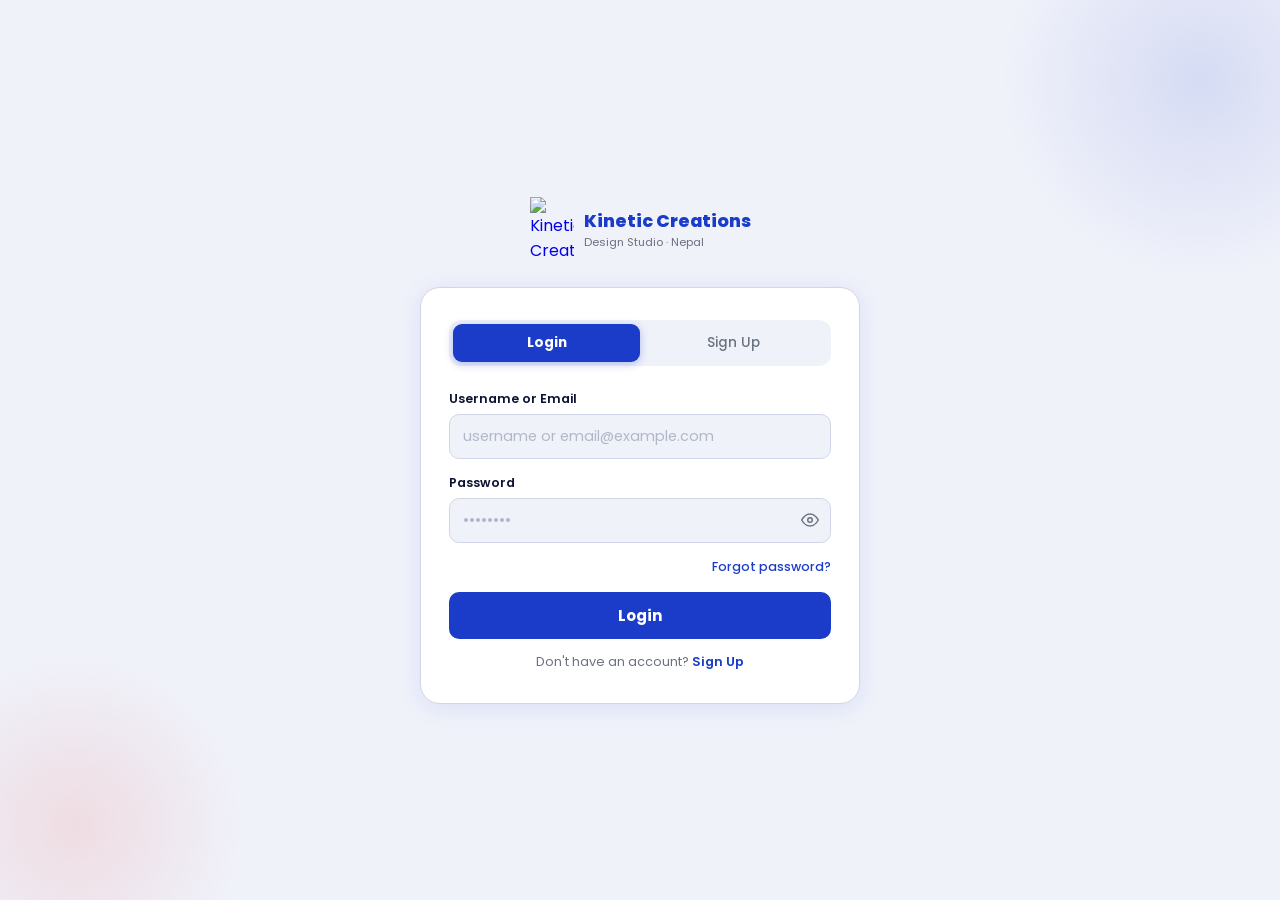
==== index.html @ 4bc019a0 "Add files via upload" ====
<!DOCTYPE html>
<html lang="en">
<head>
<meta charset="UTF-8">
<meta name="viewport" content="width=device-width, initial-scale=1.0">
<title>Kinetic Creations</title>
<link rel="stylesheet" href="style.css">
<link rel="icon" href="images/logo.png">
<link href="https://fonts.googleapis.com/css2?family=Poppins:wght@300;400;500;600;700;800&display=swap" rel="stylesheet">
<style>
.nav-user-area{display:flex;align-items:center;gap:6px;flex-shrink:0;}
.nav-user-name{font-size:.75rem;font-weight:700;color:var(--blue);background:var(--blue-light);border:1px solid rgba(0,27,183,.15);border-radius:20px;padding:4px 11px;white-space:nowrap;max-width:130px;overflow:hidden;text-overflow:ellipsis;}
.nav-login-btn{font-size:.78rem;color:var(--blue);text-decoration:none;padding:5px 11px;border-radius:8px;border:1.5px solid var(--blue);font-weight:600;transition:all .2s;white-space:nowrap;}
.nav-login-btn:hover{background:var(--blue);color:#fff;}
.nav-chat-btn{font-size:.78rem;color:var(--blue);text-decoration:none;padding:5px 10px;border-radius:8px;border:1.5px solid var(--blue);transition:all .2s;white-space:nowrap;}
.nav-chat-btn:hover{background:var(--blue-light);}
.nav-logout-btn{font-size:.75rem;color:var(--red);background:transparent;border:1.5px solid var(--red);border-radius:8px;padding:4px 10px;cursor:pointer;font-family:'Poppins',sans-serif;font-weight:600;transition:all .2s;white-space:nowrap;}
.nav-logout-btn:hover{background:var(--red);color:#fff;}
.hero-greeting{font-size:1rem;color:var(--blue);font-weight:700;margin-bottom:10px;opacity:0;animation:fadeIn .5s .2s ease forwards;}
@keyframes fadeIn{from{opacity:0;transform:translateY(-8px)}to{opacity:1;transform:none}}
/* responsive nav-right */
@media(max-width:640px){
  .nav-chat-btn{display:none;}
  .nav-user-name{max-width:90px;font-size:.7rem;}
  .nav-login-btn{font-size:.72rem;padding:4px 8px;}
  .nav-logout-btn{display:none;}
}
@media(max-width:400px){
  .nav-user-name{max-width:70px;}
}
/* team members grid */
.team-grid{display:grid;grid-template-columns:repeat(auto-fill,minmax(220px,1fr));gap:24px;padding:0 0 20px;}
.team-card{background:#fff;border:1px solid var(--light-gray);border-radius:18px;padding:24px 20px;text-align:center;box-shadow:0 4px 20px rgba(0,27,183,.07);transition:transform .2s,box-shadow .2s;}
.team-card:hover{transform:translateY(-4px);box-shadow:0 8px 32px rgba(0,27,183,.13);}
.team-photo{width:80px;height:80px;border-radius:50%;object-fit:cover;margin:0 auto 14px;display:block;border:3px solid var(--blue-light,#e8eeff);}
.team-photo-init{width:80px;height:80px;border-radius:50%;background:linear-gradient(135deg,var(--blue),var(--red));display:flex;align-items:center;justify-content:center;margin:0 auto 14px;font-size:1.8rem;font-weight:800;color:#fff;}
.team-name{font-weight:700;font-size:1rem;margin-bottom:3px;}
.team-role{font-size:.78rem;color:var(--gray);margin-bottom:10px;}
.team-skills{display:flex;flex-wrap:wrap;gap:5px;justify-content:center;}
.team-skill{background:var(--blue-light,#e8eeff);color:var(--blue);font-size:.68rem;font-weight:600;border-radius:10px;padding:3px 9px;}

/* ── Clients Marquee ── */
.marquee-track{overflow:hidden;-webkit-mask:linear-gradient(90deg,transparent,black 10%,black 90%,transparent);mask:linear-gradient(90deg,transparent,black 10%,black 90%,transparent);}
.marquee-inner{display:flex;gap:0;width:max-content;animation:marquee 28s linear infinite;}
.marquee-inner:hover{animation-play-state:paused;}
@keyframes marquee{0%{transform:translateX(0)}100%{transform:translateX(-50%)}}
.client-logo-card{display:flex;flex-direction:column;align-items:center;justify-content:center;padding:8px 20px;margin:0 14px;background:transparent;border:none;border-radius:0;flex-shrink:0;min-width:100px;transition:transform .25s,opacity .25s;cursor:default;gap:7px;}
.client-logo-card:hover{transform:translateY(-3px);opacity:.85;}
.client-logo-card img{max-height:52px;max-width:110px;width:auto;object-fit:contain;filter:grayscale(30%) opacity(.85);transition:filter .3s;}
.client-logo-card:hover img{filter:grayscale(0%) opacity(1);}
.client-logo-initials{width:54px;height:54px;border-radius:12px;background:linear-gradient(135deg,var(--blue),var(--red));display:flex;align-items:center;justify-content:center;font-weight:800;font-size:1.1rem;color:#fff;letter-spacing:.5px;flex-shrink:0;}
.client-logo-name{font-size:.7rem;font-weight:600;color:var(--gray);text-align:center;max-width:110px;overflow:hidden;text-overflow:ellipsis;white-space:nowrap;letter-spacing:.3px;}
</style>
</head>
<body>

<!-- ===== NAVBAR ===== -->
<nav id="navbar">
  <div id="nav-container">
    <a href="#home" class="nav-logo">
      <img src="images/logo.png" alt="Logo">
      <span>Kinetic Creations</span>
    </a>
    <ul id="nav-links">
      <li><a href="#home" class="nav-link">Home</a></li>
      <li><a href="#designs" class="nav-link">Designs</a></li>
      <li><a href="#about" class="nav-link">About</a></li>
      <li><a href="#contact" class="nav-link">Contact</a></li>
    </ul>
    <div class="nav-right">
      <div class="nav-user-area" id="nav-user-area">
        <!-- filled by JS -->
      </div>
      <a href="chat.html" class="nav-chat-btn">💬 Chat</a>
      <button id="menu-btn" aria-label="Toggle menu">
        <span></span><span></span><span></span>
      </button>
    </div>
  </div>
</nav>

<!-- MOBILE MENU -->
<div id="mobile-menu">
  <ul>
    <li><a href="#home" class="mob-link">Home</a></li>
    <li><a href="#designs" class="mob-link">Designs</a></li>
    <li><a href="#about" class="mob-link">About</a></li>
    <li><a href="#contact" class="mob-link">Contact</a></li>
    <li><a href="chat.html" class="mob-link">💬 Chat Designer</a></li>
    <li id="mob-account-li" style="display:none"><a href="account.html" class="mob-link">👤 My Account</a></li>
    <li id="mob-login-li"><a href="login.html" class="mob-hire">Login / Sign Up &rarr;</a></li>
  </ul>
</div>

<main>

<!-- ===== HOME ===== -->
<section id="home">
  <div class="hero-bg"></div>
  <div class="hero-overlay"></div>
  <div class="hero-content">
    <div id="hero-greeting" class="hero-greeting" style="display:none"></div>
    <h1 class="hero-title">
      <span class="hero-line">Kinetic</span>
      <span class="hero-line accent-line">Creations</span>
    </h1>
    <p class="hero-sub">From logos to digital art &mdash; designs that<br>capture attention and tell your story.</p>
    <div class="hero-cta">
      <a href="https://wa.me/9779820758238?text=Hi%20I%20am%20interested%20in%20your%20services" class="btn-primary" target="_blank">
        <span>Hire Me Now</span>
        <svg xmlns="http://www.w3.org/2000/svg" width="16" height="16" viewBox="0 0 24 24" fill="none" stroke="currentColor" stroke-width="2.5" stroke-linecap="round" stroke-linejoin="round"><path d="M5 12h14M12 5l7 7-7 7"/></svg>
      </a>
      <a href="chat.html" class="btn-outline">Chat Designer</a>
    </div>
    <div class="hero-stats">
      <div class="stat"><span class="stat-num">50+</span><span class="stat-label">Projects Done</span></div>
      <div class="stat-divider"></div>
      <div class="stat"><span class="stat-num">100%</span><span class="stat-label">Satisfaction</span></div>
      <div class="stat-divider"></div>
      <div class="stat"><span class="stat-num">2+</span><span class="stat-label">Years Exp.</span></div>
    </div>
  </div>
  <div class="hero-scroll">
    <span>Scroll</span>
    <div class="scroll-line"></div>
  </div>
</section>

<!-- ===== DESIGNS ===== -->
<section id="designs">
  <div class="section-header">
    <span class="section-tag">Portfolio</span>
    <h2 class="section-title">Our Designs</h2>
    <p class="section-sub">Click any design to view in full detail</p>
  </div>
  <div class="design-grid">
    <div class="design-card" onclick="openLightbox('images/designs/design1.jpg','Design 1')"><div class="design-img-wrap"><img src="images/designs/design1.jpg" alt="Design 1" loading="lazy"></div><div class="design-overlay"><span>View</span></div></div>
    <div class="design-card" onclick="openLightbox('images/designs/design2.jpg','Design 2')"><div class="design-img-wrap"><img src="images/designs/design2.jpg" alt="Design 2" loading="lazy"></div><div class="design-overlay"><span>View</span></div></div>
    <div class="design-card" onclick="openLightbox('images/designs/design3.jpg','Design 3')"><div class="design-img-wrap"><img src="images/designs/design3.jpg" alt="Design 3" loading="lazy"></div><div class="design-overlay"><span>View</span></div></div>
    <div class="design-card" onclick="openLightbox('images/designs/design4.jpg','Design 4')"><div class="design-img-wrap"><img src="images/designs/design4.jpg" alt="Design 4" loading="lazy"></div><div class="design-overlay"><span>View</span></div></div>
    <div class="design-card" onclick="openLightbox('images/designs/design5.jpg','Design 5')"><div class="design-img-wrap"><img src="images/designs/design5.jpg" alt="Design 5" loading="lazy"></div><div class="design-overlay"><span>View</span></div></div>
    <div class="design-card" onclick="openLightbox('images/designs/design6.jpg','Design 6')"><div class="design-img-wrap"><img src="images/designs/design6.jpg" alt="Design 6" loading="lazy"></div><div class="design-overlay"><span>View</span></div></div>
    <div class="design-card" onclick="openLightbox('images/designs/design7.jpg','Design 7')"><div class="design-img-wrap"><img src="images/designs/design7.jpg" alt="Design 7" loading="lazy"></div><div class="design-overlay"><span>View</span></div></div>
    <div class="design-card" onclick="openLightbox('images/designs/design8.jpg','Design 8')"><div class="design-img-wrap"><img src="images/designs/design8.jpg" alt="Design 8" loading="lazy"></div><div class="design-overlay"><span>View</span></div></div>
    <div class="design-card" onclick="openLightbox('images/designs/design9.jpg','Design 9')"><div class="design-img-wrap"><img src="images/designs/design9.jpg" alt="Design 9" loading="lazy"></div><div class="design-overlay"><span>View</span></div></div>
    <div class="design-card" onclick="openLightbox('images/designs/design10.jpg','Design 10')"><div class="design-img-wrap"><img src="images/designs/design10.jpg" alt="Design 10" loading="lazy"></div><div class="design-overlay"><span>View</span></div></div>
    <div class="design-card" onclick="openLightbox('images/designs/design11.jpg','Design 11')"><div class="design-img-wrap"><img src="images/designs/design11.jpg" alt="Design 11" loading="lazy"></div><div class="design-overlay"><span>View</span></div></div>
    <div class="design-card" onclick="openLightbox('images/designs/design12.jpg','Design 12')"><div class="design-img-wrap"><img src="images/designs/design12.jpg" alt="Design 12" loading="lazy"></div><div class="design-overlay"><span>View</span></div></div>
    <div class="design-card" onclick="openLightbox('images/designs/design13.jpg','Design 13')"><div class="design-img-wrap"><img src="images/designs/design13.jpg" alt="Design 13" loading="lazy"></div><div class="design-overlay"><span>View</span></div></div>
    <div class="design-card" onclick="openLightbox('images/designs/design14.jpg','Design 14')"><div class="design-img-wrap"><img src="images/designs/design14.jpg" alt="Design 14" loading="lazy"></div><div class="design-overlay"><span>View</span></div></div>
    <div class="design-card" onclick="openLightbox('images/designs/design17.jpg','Design 17')"><div class="design-img-wrap"><img src="images/designs/design17.jpg" alt="Design 17" loading="lazy"></div><div class="design-overlay"><span>View</span></div></div>
    <div class="design-card" onclick="openLightbox('images/designs/design18.jpg','Design 18')"><div class="design-img-wrap"><img src="images/designs/design18.jpg" alt="Design 18" loading="lazy"></div><div class="design-overlay"><span>View</span></div></div>
    <div class="design-card" onclick="openLightbox('images/designs/design19.jpg','Design 19')"><div class="design-img-wrap"><img src="images/designs/design19.jpg" alt="Design 19" loading="lazy"></div><div class="design-overlay"><span>View</span></div></div>
    <div class="design-card" onclick="openLightbox('images/designs/design20.jpg','Design 20')"><div class="design-img-wrap"><img src="images/designs/design20.jpg" alt="Design 20" loading="lazy"></div><div class="design-overlay"><span>View</span></div></div>
  </div>
  <!-- Admin-added designs (dynamic) -->
  <div id="extra-designs-grid" class="design-grid" style="margin-top:16px;display:none"></div>
</section>
<div id="lightbox" onclick="closeLightbox()">
  <button class="lb-close" onclick="closeLightbox()">
    <svg xmlns="http://www.w3.org/2000/svg" width="26" height="26" viewBox="0 0 24 24" fill="none" stroke="white" stroke-width="2.5" stroke-linecap="round"><line x1="18" y1="6" x2="6" y2="18"/><line x1="6" y1="6" x2="18" y2="18"/></svg>
  </button>
  <button class="lb-arrow lb-prev" onclick="event.stopPropagation();lbNav(-1)" title="Previous">
    <svg viewBox="0 0 24 24" fill="none" stroke="white" stroke-width="2.5" stroke-linecap="round"><path d="M15 18l-6-6 6-6"/></svg>
  </button>
  <button class="lb-arrow lb-next" onclick="event.stopPropagation();lbNav(1)" title="Next">
    <svg viewBox="0 0 24 24" fill="none" stroke="white" stroke-width="2.5" stroke-linecap="round"><path d="M9 18l6-6-6-6"/></svg>
  </button>
  <div class="lb-inner" onclick="event.stopPropagation()">
    <img id="lb-img" src="" alt="">
    <p id="lb-caption"></p>
    <div class="lb-counter" id="lb-counter"></div>
  </div>
</div>

<!-- ===== ABOUT ===== -->
<section id="about">
  <div class="section-header light">
    <span class="section-tag">Who We Are</span>
    <h2 class="section-title">About Us</h2>
  </div>
  <!-- Static owner card always shown -->
  <div class="about-layout">
    <div class="about-profile-card">
      <div class="about-photo-wrap">
        <img src="images/about/owner.jpg" alt="Arjun Karki">
        <div class="photo-badge">Owner</div>
      </div>
      <div class="about-info">
        <h3>Arjun Karki</h3>
        <p class="about-role">Owner &amp; Designer &mdash; Kinetic Creations</p>
        <p class="about-desc">I am a passionate designer who loves turning ideas into stunning visuals. Every design I create tells a unique story &mdash; from logos to digital art, I bring creativity to life with purpose and precision.</p>
        <div class="contact-chips">
          <a href="tel:+9779812317740" class="chip">
            <svg xmlns="http://www.w3.org/2000/svg" width="13" height="13" viewBox="0 -960 960 960" fill="currentColor"><path d="M798-120q-125 0-247-54.5T329-329Q229-429 174.5-551T120-798q0-18 12-30t30-12h162q14 0 25 9.5t13 22.5l26 140q2 16-1 27t-11 19l-97 98q20 37 47.5 71.5T387-386q31 31 65 57.5t72 48.5l94-94q9-9 23.5-13.5T670-390l138 28q14 4 23 14.5t9 23.5v162q0 18-12 30t-30 12Z"/></svg>
            +977 9812317740
          </a>
          <a href="https://wa.me/9779812317740" class="chip chip-green" target="_blank">
            <svg xmlns="http://www.w3.org/2000/svg" width="13" height="13" viewBox="0 0 24 24" fill="currentColor"><path d="M17.472 14.382c-.297-.149-1.758-.867-2.03-.967-.273-.099-.471-.148-.67.15-.197.297-.767.966-.94 1.164-.173.199-.347.223-.644.075-.297-.15-1.255-.463-2.39-1.475-.883-.788-1.48-1.761-1.653-2.059-.173-.297-.018-.458.13-.606.134-.133.298-.347.446-.52.149-.174.198-.298.298-.497.099-.198.05-.371-.025-.52-.075-.149-.669-1.612-.916-2.207-.242-.579-.487-.5-.669-.51-.173-.008-.371-.01-.57-.01-.198 0-.52.074-.792.372-.272.297-1.04 1.016-1.04 2.479 0 1.462 1.065 2.875 1.213 3.074.149.198 2.096 3.2 5.077 4.487.709.306 1.262.489 1.694.625.712.227 1.36.195 1.871.118.571-.085 1.758-.719 2.006-1.413.248-.694.248-1.289.173-1.413-.074-.124-.272-.198-.57-.347m-5.421 7.403h-.004a9.87 9.87 0 01-5.031-1.378l-.361-.214-3.741.982.998-3.648-.235-.374a9.86 9.86 0 01-1.51-5.26c.001-5.45 4.436-9.884 9.888-9.884 2.64 0 5.122 1.03 6.988 2.898a9.825 9.825 0 012.893 6.994c-.003 5.45-4.437 9.884-9.885 9.884m8.413-18.297A11.815 11.815 0 0012.05 0C5.495 0 .16 5.335.157 11.892c0 2.096.547 4.142 1.588 5.945L.057 24l6.305-1.654a11.882 11.882 0 005.683 1.448h.005c6.554 0 11.89-5.335 11.893-11.893a11.821 11.821 0 00-3.48-8.413Z"/></svg>
            WhatsApp
          </a>
        </div>
      </div>
    </div>
    <div class="about-skills-card">
      <h3>Skills &amp; Tools</h3>
      <div class="skills-grid">
        <div class="skill-item"><div class="skill-icon">Ps</div><span>Adobe Photoshop</span></div>
        <div class="skill-item"><div class="skill-icon">Ai</div><span>Adobe Illustrator</span></div>
        <div class="skill-item"><div class="skill-icon">Ms</div><span>Microsoft Office</span></div>
        <div class="skill-item"><div class="skill-icon">Lg</div><span>Logo Design</span></div>
        <div class="skill-item"><div class="skill-icon">DA</div><span>Digital Art</span></div>
        <div class="skill-item"><div class="skill-icon">Br</div><span>Brand Identity</span></div>
      </div>
    </div>
  </div>
  <!-- Dynamic team members added by admin -->
  <div id="team-members-section" style="display:none; margin-top: 48px;">
    <div class="section-header light" style="margin-bottom:28px;">
      <span class="section-tag">Our Team</span>
      <h2 class="section-title" style="font-size:1.6rem;">Meet the Team</h2>
    </div>
    <div id="team-members-grid" class="team-grid"></div>
  </div>
</section>

<!-- ===== CONTACT ===== -->
<section id="contact">
  <div class="section-header">
    <span class="section-tag">Get In Touch</span>
    <h2 class="section-title">Contact Us</h2>
    <p class="section-sub">Have a project in mind? Let&rsquo;s work together.</p>
  </div>
  <div class="contact-layout">
    <div class="contact-info-panel">
      <h3>Let&rsquo;s Talk</h3>
      <p class="contact-info-sub">Ready to bring your vision to life? Reach out through any channel below or fill out the form and I&rsquo;ll get back to you fast.</p>
      <div class="contact-info-items">
        <div class="info-item">
          <div class="info-icon">
            <svg xmlns="http://www.w3.org/2000/svg" width="18" height="18" viewBox="0 -960 960 960" fill="white"><path d="M798-120q-125 0-247-54.5T329-329Q229-429 174.5-551T120-798q0-18 12-30t30-12h162q14 0 25 9.5t13 22.5l26 140q2 16-1 27t-11 19l-97 98q20 37 47.5 71.5T387-386q31 31 65 57.5t72 48.5l94-94q9-9 23.5-13.5T670-390l138 28q14 4 23 14.5t9 23.5v162q0 18-12 30t-30 12Z"/></svg>
          </div>
          <div><strong>Phone</strong><span>+977 9812317740</span></div>
        </div>
        <div class="info-item">
          <div class="info-icon green">
            <svg xmlns="http://www.w3.org/2000/svg" width="18" height="18" viewBox="0 0 24 24" fill="white"><path d="M17.472 14.382c-.297-.149-1.758-.867-2.03-.967-.273-.099-.471-.148-.67.15-.197.297-.767.966-.94 1.164-.173.199-.347.223-.644.075-.297-.15-1.255-.463-2.39-1.475-.883-.788-1.48-1.761-1.653-2.059-.173-.297-.018-.458.13-.606.134-.133.298-.347.446-.52.149-.174.198-.298.298-.497.099-.198.05-.371-.025-.52-.075-.149-.669-1.612-.916-2.207-.242-.579-.487-.5-.669-.51-.173-.008-.371-.01-.57-.01-.198 0-.52.074-.792.372-.272.297-1.04 1.016-1.04 2.479 0 1.462 1.065 2.875 1.213 3.074.149.198 2.096 3.2 5.077 4.487.709.306 1.262.489 1.694.625.712.227 1.36.195 1.871.118.571-.085 1.758-.719 2.006-1.413.248-.694.248-1.289.173-1.413-.074-.124-.272-.198-.57-.347m-5.421 7.403h-.004a9.87 9.87 0 01-5.031-1.378l-.361-.214-3.741.982.998-3.648-.235-.374a9.86 9.86 0 01-1.51-5.26c.001-5.45 4.436-9.884 9.888-9.884 2.64 0 5.122 1.03 6.988 2.898a9.825 9.825 0 012.893 6.994c-.003 5.45-4.437 9.884-9.885 9.884m8.413-18.297A11.815 11.815 0 0012.05 0C5.495 0 .16 5.335.157 11.892c0 2.096.547 4.142 1.588 5.945L.057 24l6.305-1.654a11.882 11.882 0 005.683 1.448h.005c6.554 0 11.89-5.335 11.893-11.893a11.821 11.821 0 00-3.48-8.413Z"/></svg>
          </div>
          <div><strong>WhatsApp</strong><span>+977 9812317740</span></div>
        </div>
        <div class="info-item">
          <div class="info-icon blue">
            <svg xmlns="http://www.w3.org/2000/svg" width="18" height="18" viewBox="0 0 24 24" fill="white"><path d="M22 12c0-5.522-4.478-10-10-10S2 6.478 2 12c0 4.991 3.657 9.128 8.438 9.878v-6.988H7.898V12h2.54V9.797c0-2.506 1.492-3.89 3.777-3.89 1.094 0 2.238.195 2.238.195v2.46h-1.26c-1.243 0-1.63.771-1.63 1.562V12h2.773l-.443 2.89h-2.33v6.988C18.343 21.128 22 16.991 22 12z"/></svg>
          </div>
          <div><strong>Facebook</strong><span>Kinetic Creations</span></div>
        </div>
      </div>
      <a href="https://wa.me/9779812317740?text=Hi%20I%20am%20interested%20in%20your%20services" class="btn-primary" target="_blank" style="margin-top:10px;display:inline-flex;align-items:center;gap:8px;">
        <span>Chat on WhatsApp</span>
        <svg xmlns="http://www.w3.org/2000/svg" width="15" height="15" viewBox="0 0 24 24" fill="currentColor"><path d="M17.472 14.382c-.297-.149-1.758-.867-2.03-.967-.273-.099-.471-.148-.67.15-.197.297-.767.966-.94 1.164-.173.199-.347.223-.644.075-.297-.15-1.255-.463-2.39-1.475-.883-.788-1.48-1.761-1.653-2.059-.173-.297-.018-.458.13-.606.134-.133.298-.347.446-.52.149-.174.198-.298.298-.497.099-.198.05-.371-.025-.52-.075-.149-.669-1.612-.916-2.207-.242-.579-.487-.5-.669-.51-.173-.008-.371-.01-.57-.01-.198 0-.52.074-.792.372-.272.297-1.04 1.016-1.04 2.479 0 1.462 1.065 2.875 1.213 3.074.149.198 2.096 3.2 5.077 4.487.709.306 1.262.489 1.694.625.712.227 1.36.195 1.871.118.571-.085 1.758-.719 2.006-1.413.248-.694.248-1.289.173-1.413-.074-.124-.272-.198-.57-.347m-5.421 7.403h-.004a9.87 9.87 0 01-5.031-1.378l-.361-.214-3.741.982.998-3.648-.235-.374a9.86 9.86 0 01-1.51-5.26c.001-5.45 4.436-9.884 9.888-9.884 2.64 0 5.122 1.03 6.988 2.898a9.825 9.825 0 012.893 6.994c-.003 5.45-4.437 9.884-9.885 9.884m8.413-18.297A11.815 11.815 0 0012.05 0C5.495 0 .16 5.335.157 11.892c0 2.096.547 4.142 1.588 5.945L.057 24l6.305-1.654a11.882 11.882 0 005.683 1.448h.005c6.554 0 11.89-5.335 11.893-11.893a11.821 11.821 0 00-3.48-8.413Z"/></svg>
      </a>
    </div>
    <div class="contact-form-card">
      <h3>Send a Message</h3>
      <div class="form-row">
        <div class="form-group">
          <label>Your Name</label>
          <input type="text" id="cf-name" placeholder="Arjun Karki">
        </div>
        <div class="form-group">
          <label>Email Address</label>
          <input type="email" id="cf-email" placeholder="someone@email.com">
        </div>
      </div>
      <div class="form-group">
        <label>Subject</label>
        <input type="text" id="cf-subject" placeholder="Logo Design / Branding...">
      </div>
      <div class="form-group">
        <label>Message</label>
        <textarea id="cf-message" rows="5" placeholder="Tell me about your project..."></textarea>
      </div>
      <button class="btn-primary full-btn" onclick="sendMessage()">
        <span>Send Message</span>
        <svg xmlns="http://www.w3.org/2000/svg" width="15" height="15" viewBox="0 0 24 24" fill="none" stroke="currentColor" stroke-width="2.5" stroke-linecap="round" stroke-linejoin="round"><line x1="22" y1="2" x2="11" y2="13"/><polygon points="22 2 15 22 11 13 2 9 22 2"/></svg>
      </button>
      <p id="form-msg" class="form-feedback"></p>
    </div>
  </div>
</section>

</main>

<!-- ===== CLIENTS MARQUEE ===== -->
<section id="clients" style="padding:60px 0;background:transparent;overflow:hidden;display:none;">
  <div style="text-align:center;margin-bottom:36px;">
    <span class="section-tag">Trusted By</span>
    <h2 class="section-title" style="font-size:1.8rem;margin-top:8px;">Our Clients</h2>
    <p style="color:var(--gray);font-size:.95rem;margin-top:6px;">Companies &amp; organizations we've worked with</p>
  </div>
  <div class="marquee-track">
    <div class="marquee-inner" id="marquee-inner">
      <!-- logos injected by JS -->
    </div>
  </div>
</section>

<!-- FOOTER -->
<footer>
  <div class="footer-inner">
    <div class="footer-top">
      <div class="footer-brand">
        <img src="images/logo.png" alt="Kinetic Creations">
        <h3>Kinetic Creations</h3>
        <p>Designs that capture attention.</p>
      </div>
      <div class="footer-links">
        <h4>Quick Links</h4>
        <a href="#home">Home</a>
        <a href="#designs">Designs</a>
        <a href="#about">About</a>
        <a href="#contact">Contact</a>
        <a href="login.html">Login / Sign Up</a>
      </div>
      <div class="footer-social">
        <h4>Follow Us</h4>
        <div class="social-icons">
          <a href="https://www.facebook.com/profile.php?id=61580947677055" class="social-btn" target="_blank">
            <svg xmlns="http://www.w3.org/2000/svg" width="20" height="20" viewBox="0 0 24 24" fill="white"><path d="M22 12c0-5.522-4.478-10-10-10S2 6.478 2 12c0 4.991 3.657 9.128 8.438 9.878v-6.988H7.898V12h2.54V9.797c0-2.506 1.492-3.89 3.777-3.89 1.094 0 2.238.195 2.238.195v2.46h-1.26c-1.243 0-1.63.771-1.63 1.562V12h2.773l-.443 2.89h-2.33v6.988C18.343 21.128 22 16.991 22 12z"/></svg>
          </a>
          <a href="https://wa.me/9779820758238" class="social-btn" target="_blank">
            <svg xmlns="http://www.w3.org/2000/svg" width="20" height="20" viewBox="0 0 24 24" fill="white"><path d="M17.472 14.382c-.297-.149-1.758-.867-2.03-.967-.273-.099-.471-.148-.67.15-.197.297-.767.966-.94 1.164-.173.199-.347.223-.644.075-.297-.15-1.255-.463-2.39-1.475-.883-.788-1.48-1.761-1.653-2.059-.173-.297-.018-.458.13-.606.134-.133.298-.347.446-.52.149-.174.198-.298.298-.497.099-.198.05-.371-.025-.52-.075-.149-.669-1.612-.916-2.207-.242-.579-.487-.5-.669-.51-.173-.008-.371-.01-.57-.01-.198 0-.52.074-.792.372-.272.297-1.04 1.016-1.04 2.479 0 1.462 1.065 2.875 1.213 3.074.149.198 2.096 3.2 5.077 4.487.709.306 1.262.489 1.694.625.712.227 1.36.195 1.871.118.571-.085 1.758-.719 2.006-1.413.248-.694.248-1.289.173-1.413-.074-.124-.272-.198-.57-.347m-5.421 7.403h-.004a9.87 9.87 0 01-5.031-1.378l-.361-.214-3.741.982.998-3.648-.235-.374a9.86 9.86 0 01-1.51-5.26c.001-5.45 4.436-9.884 9.888-9.884 2.64 0 5.122 1.03 6.988 2.898a9.825 9.825 0 012.893 6.994c-.003 5.45-4.437 9.884-9.885 9.884m8.413-18.297A11.815 11.815 0 0012.05 0C5.495 0 .16 5.335.157 11.892c0 2.096.547 4.142 1.588 5.945L.057 24l6.305-1.654a11.882 11.882 0 005.683 1.448h.005c6.554 0 11.89-5.335 11.893-11.893a11.821 11.821 0 00-3.48-8.413Z"/></svg>
          </a>
          <a href="#" class="social-btn">
            <svg xmlns="http://www.w3.org/2000/svg" width="20" height="20" viewBox="0 0 24 24" fill="white"><path d="M19.59 6.69a4.83 4.83 0 01-3.77-4.25V2h-3.45v13.67a2.89 2.89 0 01-2.88 2.5 2.89 2.89 0 01-2.89-2.89 2.89 2.89 0 012.89-2.89c.28 0 .54.04.79.1V9.01a6.27 6.27 0 00-.79-.05 6.34 6.34 0 00-6.34 6.34 6.34 6.34 0 006.34 6.34 6.34 6.34 0 006.33-6.34V8.69a8.18 8.18 0 004.78 1.52V6.75a4.85 4.85 0 01-1.01-.06z"/></svg>
          </a>
        </div>
      </div>
    </div>
    <div class="footer-bottom">
      <p>&copy; 2026 Kinetic Creations. All rights reserved.</p>
    </div>
  </div>
</footer>

<script src="db.js"></script>
<script src="script.js"></script>
<script>
(function() {
  const session = KC.getSession();
  const area = document.getElementById('nav-user-area');
  const greeting = document.getElementById('hero-greeting');

  // redirect to login if not logged in and visiting first time
  // (only redirect if they haven't been to homepage before - use a flag)
  // If not logged in: only redirect to login on very first ever visit
  // Use localStorage (not sessionStorage) so it persists across tabs/sessions
  if (!session) {
    if (!localStorage.getItem('kc_visited')) {
      localStorage.setItem('kc_visited', '1');
      window.location.replace('login.html');
      return;
    }
    area.innerHTML = `<a href="login.html" class="nav-login-btn">Login</a>`;
    const ml = document.getElementById('mob-login-li');
    const ma = document.getElementById('mob-account-li');
    if(ml) ml.style.display='block';
    if(ma) ma.style.display='none';
  } else {
    localStorage.setItem('kc_visited', '1');
    const name = session.username || session.name;
    area.innerHTML = `
      <a href="account.html" class="nav-user-name" title="My Account">👤 ${name}</a>
      <button class="nav-logout-btn" onclick="KC.clearSession();window.location.href='login.html'">Logout</button>
    `;
    const ml = document.getElementById('mob-login-li');
    const ma = document.getElementById('mob-account-li');
    if(ml) ml.style.display='none';
    if(ma) ma.style.display='block';
    if (greeting) {
      greeting.style.display = 'block';
      greeting.textContent = '👋 Welcome back, ' + name + '!';
    }
  }

  // Load admin-added designs
  const extraDesigns = KC.getDesigns();
  if (extraDesigns.length) {
    const g = document.getElementById('extra-designs-grid');
    g.style.display = 'grid';
    g.innerHTML = extraDesigns.map(d => `
      <div class="design-card" onclick="openLightbox('${d.url}','${d.name}')">
        <div class="design-img-wrap"><img src="${d.url}" alt="${d.name}" loading="lazy" onerror="this.src='images/logo.png'"></div>
        <div class="design-overlay"><span>View</span></div>
      </div>`).join('');
  }

  // Load team members (skip default owner id 'm1' — already shown statically)
  const members = KC.getMembers().filter(m => m.id !== 'm1');
  if (members.length) {
    document.getElementById('team-members-section').style.display = 'block';
    document.getElementById('team-members-grid').innerHTML = members.map(m => {
      const skills = Array.isArray(m.skills) ? m.skills : (m.skills||'').split(',').map(s=>s.trim()).filter(Boolean);
      const initial = (m.name||'?')[0].toUpperCase();
      return `
        <div class="team-card">
          ${m.photo
            ? `<img class="team-photo" src="${m.photo}" alt="${m.name}" onerror="this.style.display='none';this.nextElementSibling.style.display='flex'">`
            : ''}
          <div class="team-photo-init" style="${m.photo ? 'display:none' : ''}">${initial}</div>
          <div class="team-name">${m.name}</div>
          <div class="team-role">${m.role}</div>
          <div class="team-skills">${skills.map(s=>`<span class="team-skill">${s}</span>`).join('')}</div>
        </div>`;
    }).join('');
  }
})();

// ── Clients Marquee ─────────────────────────────────────────────────────
(function(){
  function renderMarquee() {
    const inner = document.getElementById('marquee-inner');
    const section = document.getElementById('clients');
    if (!inner) return;
    const clients = KC.getClients();
    if (!clients.length) {
      if (section) section.style.display = 'none';
      return;
    }
    if (section) section.style.display = 'block';
    const showName = KC.getClientsShowName();
    // Duplicate list for seamless infinite scroll
    const all = [...clients, ...clients];
    inner.innerHTML = all.map(c => {
      const initials = (c.name || '?').split(' ').map(w => w[0]).join('').toUpperCase().slice(0,2);
      return `<div class="client-logo-card" title="${c.name}">
        ${c.logo
          ? `<img src="${c.logo}" alt="${c.name}" onerror="this.style.display='none';this.nextElementSibling.style.display='flex'">`
          : ''}
        <div class="client-logo-initials" style="${c.logo ? 'display:none' : ''}">${initials}</div>
        ${showName ? `<span class="client-logo-name">${c.name}</span>` : ''}
      </div>`;
    }).join('');
    // Adjust animation speed based on count
    const speed = Math.max(20, clients.length * 4);
    inner.style.animationDuration = speed + 's';
  }
  renderMarquee();
  // Re-render if admin adds a client in same session
  window.addEventListener('kc_clients_updated', renderMarquee);
})();

// ── Lightbox Navigation ──────────────────────────────────────────────────
let lbImages = [];
let lbIndex  = 0;

// Override openLightbox to track image list
const _origOpen = openLightbox;
window.openLightbox = function(src, caption) {
  // Build image list from all design cards
  const cards = [...document.querySelectorAll('.design-card')];
  lbImages = cards.map(c => {
    const img = c.querySelector('img');
    return { src: img ? img.src : src, caption: img ? img.alt : caption };
  });
  lbIndex = lbImages.findIndex(i => i.src.includes(src.split('/').pop().split('?')[0]));
  if (lbIndex === -1) lbIndex = 0;
  showLbImage(lbIndex);
  document.getElementById('lightbox').classList.add('active');
  document.body.style.overflow = 'hidden';
};

function showLbImage(idx) {
  const img   = document.getElementById('lb-img');
  const cap   = document.getElementById('lb-caption');
  const count = document.getElementById('lb-counter');
  if (!lbImages.length) return;
  img.style.opacity = '0';
  setTimeout(() => {
    img.src         = lbImages[idx].src;
    img.alt         = lbImages[idx].caption;
    cap.textContent = lbImages[idx].caption;
    if (count) count.textContent = (idx + 1) + ' / ' + lbImages.length;
    img.style.opacity = '1';
  }, 120);
}

function lbNav(dir) {
  lbIndex = (lbIndex + dir + lbImages.length) % lbImages.length;
  showLbImage(lbIndex);
}

// Override keyboard handler to include arrows
document.addEventListener('keydown', (e) => {
  const lb = document.getElementById('lightbox');
  if (!lb || !lb.classList.contains('active')) return;
  if (e.key === 'Escape')     closeLightbox();
  if (e.key === 'ArrowRight') lbNav(1);
  if (e.key === 'ArrowLeft')  lbNav(-1);
});
</script>
</body>
</html>
---- style.css ----
/* ============================================================

@import url('https://fonts.googleapis.com/css2?family=Poppins:wght@300;400;500;600;700;800&display=swap');

/* ---- CSS VARIABLES ---- */
:root {
  --blue:   #001bb7;
  --blue-dark: #0015a0;
  --blue-light: #e8ecff;
  --red:    #dc2525;
  --red-dark: #b81e1e;
  --white:  #ffffff;
  --off-white: #f7f8fc;
  --dark:   #0d0d1a;
  --gray:   #6b7280;
  --light-gray: #e5e7eb;
  --nav-h:  68px;
  --radius: 14px;
  --shadow: 0 4px 24px rgba(0,27,183,0.10);
  --shadow-lg: 0 8px 40px rgba(0,27,183,0.16);
  --transition: 0.25s cubic-bezier(.4,0,.2,1);
}

/* ---- RESET ---- */
*, *::before, *::after { margin: 0; padding: 0; box-sizing: border-box; }
html {
  scroll-behavior: smooth;
  overflow-x: hidden;
}
body {
  font-family: 'Poppins', sans-serif;
  color: var(--dark);
  background: var(--white);
  padding-top: var(--nav-h);
  overflow-x: hidden;
  position: relative;
  width: 100%;
}
img { display: block; max-width: 100%; }
a { text-decoration: none; }
ul { list-style: none; }

/* ============================================================
   NAVBAR
   ============================================================ */
#navbar {
  position: fixed;
  top: 0; left: 0; right: 0;
  height: var(--nav-h);
  z-index: 1000;
  background: rgba(255,255,255,0.97);
  backdrop-filter: blur(12px);
  border-bottom: 1.5px solid rgba(0,27,183,0.08);
  box-shadow: 0 2px 16px rgba(0,27,183,0.07);
  transition: box-shadow var(--transition);
}
#navbar.scrolled {
  box-shadow: 0 4px 24px rgba(0,27,183,0.13);
}
#nav-container {
  max-width: 1200px;
  margin: 0 auto;
  height: 100%;
  padding: 0 28px;
  display: flex;
  align-items: center;
  justify-content: space-between;
  gap: 24px;
}

/* Logo */
.nav-logo {
  display: flex;
  align-items: center;
  gap: 10px;
  flex-shrink: 0;
  transition: opacity var(--transition);
}
.nav-logo:hover { opacity: 0.85; }
.nav-logo img {
  width: 38px;
  height: 38px;
  object-fit: contain;
  border-radius: 8px;
}
.nav-logo span {
  font-family: 'Poppins', sans-serif;
  font-size: 17px;
  font-weight: 700;
  color: var(--blue);
  letter-spacing: -0.3px;
  white-space: nowrap;
}

/* Nav Links — CENTER */
#nav-links {
  display: flex;
  align-items: center;
  gap: 6px;
  position: absolute;
  left: 50%;
  transform: translateX(-50%);
}
.nav-link {
  font-family: 'Poppins', sans-serif;
  font-size: 15px;
  font-weight: 500;
  color: #333;
  padding: 8px 16px;
  border-radius: 8px;
  transition: background var(--transition), color var(--transition);
  position: relative;
}
.nav-link::after {
  content: '';
  position: absolute;
  bottom: 4px; left: 50%;
  transform: translateX(-50%) scaleX(0);
  width: 18px; height: 2px;
  background: var(--blue);
  border-radius: 2px;
  transition: transform var(--transition);
}
.nav-link:hover { color: var(--blue); background: var(--blue-light); }
.nav-link:hover::after { transform: translateX(-50%) scaleX(1); }
.nav-link.active { color: var(--blue); }
.nav-link.active::after { transform: translateX(-50%) scaleX(1); }

/* Nav Right — Hire Me */
.nav-right {
  display: flex;
  align-items: center;
  gap: 14px;
  flex-shrink: 0;
}
.hire-btn {
  display: flex;
  align-items: center;
  gap: 7px;
  background: var(--red);
  color: var(--white);
  font-family: 'Poppins', sans-serif;
  font-size: 14px;
  font-weight: 600;
  padding: 9px 22px;
  border-radius: 50px;
  transition: background var(--transition), transform var(--transition), box-shadow var(--transition);
  box-shadow: 0 2px 12px rgba(220,37,37,0.22);
  white-space: nowrap;
}
.hire-btn:hover {
  background: var(--red-dark);
  transform: translateY(-2px);
  box-shadow: 0 6px 20px rgba(220,37,37,0.32);
}
.hire-btn:active { transform: translateY(0); }

/* Hamburger */
#menu-btn {
  display: none;
  flex-direction: column;
  gap: 5px;
  background: none;
  border: none;
  cursor: pointer;
  padding: 5px;
  border-radius: 8px;
  transition: background var(--transition);
}
#menu-btn:hover { background: var(--blue-light); }
#menu-btn span {
  display: block;
  width: 22px; height: 2.5px;
  background: var(--dark);
  border-radius: 3px;
  transition: var(--transition);
}
#menu-btn.open span:nth-child(1) { transform: translateY(7.5px) rotate(45deg); }
#menu-btn.open span:nth-child(2) { opacity: 0; transform: scaleX(0); }
#menu-btn.open span:nth-child(3) { transform: translateY(-7.5px) rotate(-45deg); }

/* Mobile Menu */
#mobile-menu {
  position: fixed;
  top: var(--nav-h);
  right: 0;
  width: 260px;
  max-width: 80vw;
  background: var(--white);
  box-shadow: -4px 0 24px rgba(0,27,183,0.10);
  z-index: 999;
  transform: translateX(100%);
  transition: transform 0.35s cubic-bezier(.4,0,.2,1);
  border-left: 2px solid var(--blue-light);
  overflow: hidden;
}
#mobile-menu.open { transform: translateX(0); }
#mobile-menu ul { padding: 20px 0; }
#mobile-menu li { border-bottom: 1px solid var(--light-gray); }
.mob-link {
  display: block;
  padding: 15px 24px;
  font-size: 15px;
  font-weight: 500;
  color: var(--dark);
  transition: color var(--transition), background var(--transition);
}
.mob-link:hover { color: var(--blue); background: var(--blue-light); }
.mob-hire {
  display: block;
  margin: 16px;
  padding: 13px 22px;
  background: var(--red);
  color: var(--white);
  font-weight: 600;
  border-radius: 50px;
  text-align: center;
  transition: background var(--transition);
}
.mob-hire:hover { background: var(--red-dark); }

/* ============================================================
   BUTTONS
   ============================================================ */
.btn-primary {
  display: inline-flex;
  align-items: center;
  gap: 8px;
  background: var(--red);
  color: var(--white);
  font-family: 'Poppins', sans-serif;
  font-size: 15px;
  font-weight: 600;
  padding: 13px 28px;
  border-radius: 50px;
  transition: background var(--transition), transform var(--transition), box-shadow var(--transition);
  box-shadow: 0 3px 16px rgba(220,37,37,0.25);
  cursor: pointer;
  border: none;
}
.btn-primary:hover {
  background: var(--red-dark);
  transform: translateY(-2px);
  box-shadow: 0 8px 24px rgba(220,37,37,0.32);
}
.btn-primary:active { transform: translateY(0); }

.btn-outline {
  display: inline-flex;
  align-items: center;
  gap: 8px;
  background: transparent;
  color: var(--white);
  font-family: 'Poppins', sans-serif;
  font-size: 15px;
  font-weight: 600;
  padding: 12px 28px;
  border-radius: 50px;
  border: 2px solid rgba(255,255,255,0.6);
  transition: background var(--transition), border-color var(--transition), transform var(--transition);
}
.btn-outline:hover {
  background: rgba(255,255,255,0.12);
  border-color: var(--white);
  transform: translateY(-2px);
}

/* ============================================================
   SECTION HEADERS (shared)
   ============================================================ */
.section-header {
  text-align: center;
  padding: 80px 20px 50px;
}
.section-header.light { background: var(--off-white); }
.section-tag {
  display: inline-block;
  font-size: 12px;
  font-weight: 700;
  letter-spacing: 2px;
  text-transform: uppercase;
  color: var(--red);
  background: rgba(220,37,37,0.08);
  padding: 5px 14px;
  border-radius: 50px;
  margin-bottom: 14px;
}
.section-title {
  font-family: 'Poppins', sans-serif;
  font-size: clamp(32px, 4vw, 48px);
  font-weight: 800;
  color: var(--dark);
  line-height: 1.15;
  position: relative;
  display: inline-block;
}
.section-title::after {
  content: '';
  display: block;
  width: 50px; height: 4px;
  background: linear-gradient(90deg, var(--blue), var(--red));
  border-radius: 4px;
  margin: 12px auto 0;
  transition: width 0.4s ease;
}
.section-title:hover::after { width: 100%; }
.section-sub {
  margin-top: 10px;
  color: var(--gray);
  font-size: 15px;
}

/* ============================================================
   HOME SECTION
   ============================================================ */
#home {
  position: relative;
  height: 100vh;
  min-height: 600px;
  display: flex;
  align-items: center;
  justify-content: center;
  overflow: hidden;
}
.hero-bg {
  position: absolute; inset: 0;
  background: url('images/background.jpg') center/cover no-repeat;
  transform: scale(1.06);
  animation: heroZoom 12s ease-in-out infinite alternate;
}
@keyframes heroZoom {
  from { transform: scale(1.06); }
  to   { transform: scale(1.14); }
}
.hero-overlay {
  position: absolute; inset: 0;
  background: linear-gradient(135deg,
    rgba(0,27,183,0.82) 0%,
    rgba(0,10,80,0.75) 50%,
    rgba(220,37,37,0.35) 100%);
}
.hero-content {
  position: relative;
  z-index: 2;
  text-align: center;
  color: var(--white);
  padding: 20px;
  animation: fadeUp 0.9s ease both;
}
@keyframes fadeUp {
  from { opacity: 0; transform: translateY(30px); }
  to   { opacity: 1; transform: translateY(0); }
}
.hero-badge {
  display: inline-block;
  font-size: 12px;
  font-weight: 700;
  letter-spacing: 2.5px;
  text-transform: uppercase;
  color: rgba(255,255,255,0.85);
  border: 1.5px solid rgba(255,255,255,0.35);
  padding: 6px 18px;
  border-radius: 50px;
  margin-bottom: 22px;
  animation: fadeUp 0.9s 0.1s ease both;
  backdrop-filter: blur(6px);
}
.hero-title {
  font-family: 'Poppins', sans-serif;
  font-size: clamp(48px, 8vw, 96px);
  font-weight: 800;
  line-height: 1.0;
  letter-spacing: -2px;
}
.hero-line {
  display: block;
  animation: fadeUp 0.9s 0.2s ease both;
  opacity: 0;
}
.hero-line:nth-child(2) { animation-delay: 0.35s; }
.accent-line {
  background: linear-gradient(90deg, #fff 0%, rgba(255,255,255,0.55) 100%);
  -webkit-background-clip: text;
  -webkit-text-fill-color: transparent;
  background-clip: text;
  color: transparent;
  filter: drop-shadow(0 0 30px rgba(220,37,37,0.4));
}
.hero-sub {
  font-size: clamp(15px, 2vw, 18px);
  line-height: 1.7;
  color: rgba(255,255,255,0.82);
  margin: 20px auto 32px;
  max-width: 520px;
  animation: fadeUp 0.9s 0.5s ease both;
  opacity: 0;
}
.hero-cta {
  display: flex;
  align-items: center;
  justify-content: center;
  gap: 14px;
  flex-wrap: wrap;
  animation: fadeUp 0.9s 0.65s ease both;
  opacity: 0;
}
.hero-stats {
  display: flex;
  align-items: center;
  justify-content: center;
  gap: 0;
  margin-top: 52px;
  animation: fadeUp 0.9s 0.8s ease both;
  opacity: 0;
}
.stat {
  display: flex;
  flex-direction: column;
  align-items: center;
  padding: 0 28px;
}
.stat-num {
  font-family: 'Poppins', sans-serif;
  font-size: 28px;
  font-weight: 800;
  color: var(--white);
  line-height: 1;
}
.stat-label {
  font-size: 12px;
  color: rgba(255,255,255,0.65);
  margin-top: 4px;
  letter-spacing: 0.5px;
}
.stat-divider {
  width: 1px;
  height: 38px;
  background: rgba(255,255,255,0.22);
}
.hero-scroll {
  position: absolute;
  bottom: 32px; left: 50%;
  transform: translateX(-50%);
  display: flex;
  flex-direction: column;
  align-items: center;
  gap: 8px;
  z-index: 3;
  animation: fadeUp 1s 1s ease both;
  opacity: 0;
}
.hero-scroll span {
  font-size: 11px;
  letter-spacing: 2px;
  text-transform: uppercase;
  color: rgba(255,255,255,0.5);
}
.scroll-line {
  width: 1.5px;
  height: 36px;
  background: linear-gradient(180deg, rgba(255,255,255,0.5), transparent);
  animation: scrollPulse 2s ease-in-out infinite;
}
@keyframes scrollPulse {
  0%, 100% { transform: scaleY(1); opacity: 0.7; }
  50% { transform: scaleY(0.5); opacity: 0.3; }
}

/* ============================================================
   DESIGNS SECTION
   ============================================================ */
#designs {
  background: var(--white);
  padding-bottom: 80px;
}
.design-grid {
  display: grid;
  grid-template-columns: repeat(auto-fill, minmax(180px, 1fr));
  gap: 16px;
  max-width: 1200px;
  margin: 0 auto;
  padding: 0 24px 20px;
}
.design-card {
  position: relative;
  border-radius: var(--radius);
  overflow: hidden;
  cursor: pointer;
  box-shadow: 0 2px 14px rgba(0,27,183,0.08);
  transition: transform var(--transition), box-shadow var(--transition);
  aspect-ratio: 1;
}
.design-card:hover {
  transform: translateY(-6px) scale(1.03);
  box-shadow: 0 12px 32px rgba(0,27,183,0.18);
}
.design-img-wrap {
  width: 100%; height: 100%;
}
.design-img-wrap img {
  width: 100%; height: 100%;
  object-fit: cover;
  transition: transform 0.4s ease;
}
.design-card:hover .design-img-wrap img { transform: scale(1.08); }
.design-overlay {
  position: absolute; inset: 0;
  background: linear-gradient(135deg, rgba(0,27,183,0.82), rgba(220,37,37,0.72));
  display: flex;
  align-items: center;
  justify-content: center;
  opacity: 0;
  transition: opacity var(--transition);
}
.design-card:hover .design-overlay { opacity: 1; }
.design-overlay span {
  color: var(--white);
  font-family: 'Poppins', sans-serif;
  font-size: 14px;
  font-weight: 700;
  letter-spacing: 1px;
  text-transform: uppercase;
  padding: 8px 20px;
  border: 2px solid rgba(255,255,255,0.7);
  border-radius: 50px;
  transition: transform 0.2s ease;
}
.design-card:hover .design-overlay span { transform: scale(1.05); }

/* ---- LIGHTBOX ---- */
#lightbox {
  position: fixed; inset: 0;
  background: rgba(0,0,0,0.92);
  z-index: 2000;
  display: flex;
  align-items: center;
  justify-content: center;
  opacity: 0;
  pointer-events: none;
  transition: opacity 0.3s ease;
  backdrop-filter: blur(6px);
}
#lightbox.active {
  opacity: 1;
  pointer-events: all;
}
.lb-inner {
  position: relative;
  max-width: 90vw;
  max-height: 88vh;
  display: flex;
  flex-direction: column;
  align-items: center;
  gap: 14px;
  animation: lbIn 0.3s ease both;
}
@keyframes lbIn {
  from { transform: scale(0.88); opacity: 0; }
  to   { transform: scale(1); opacity: 1; }
}
#lb-img {
  max-width: 90vw;
  max-height: 80vh;
  object-fit: contain;
  border-radius: 12px;
  box-shadow: 0 20px 60px rgba(0,0,0,0.6);
}
#lb-caption {
  color: rgba(255,255,255,0.7);
  font-size: 14px;
  letter-spacing: 1px;
}
.lb-close {
  position: absolute;
  top: -48px; right: 0;
  background: rgba(255,255,255,0.1);
  border: none;
  border-radius: 50%;
  width: 40px; height: 40px;
  display: flex;
  align-items: center;
  justify-content: center;
  cursor: pointer;
  transition: background var(--transition);
}
.lb-close:hover { background: rgba(255,255,255,0.22); }

/* ============================================================
   ABOUT SECTION
   ============================================================ */
#about {
  background: var(--off-white);
  padding-bottom: 80px;
}
.about-layout {
  display: grid;
  grid-template-columns: 1fr 1fr;
  gap: 24px;
  max-width: 1000px;
  margin: 0 auto;
  padding: 0 24px;
}
.about-profile-card {
  background: var(--white);
  border-radius: 20px;
  padding: 36px;
  box-shadow: var(--shadow);
  display: flex;
  flex-direction: column;
  gap: 0;
  border-top: 4px solid var(--blue);
  transition: box-shadow var(--transition), transform var(--transition);
}
.about-profile-card:hover {
  box-shadow: var(--shadow-lg);
  transform: translateY(-4px);
}
.about-photo-wrap {
  position: relative;
  width: 100px;
  height: 100px;
  margin-bottom: 22px;
}
.about-photo-wrap img {
  width: 100%;
  height: 100%;
  object-fit: cover;
  object-position: center;
  border-radius: 50%;
  border: 3px solid var(--blue);
}
.photo-badge {
  position: absolute;
  bottom: 2px; right: -4px;
  background: var(--red);
  color: var(--white);
  font-size: 10px;
  font-weight: 700;
  letter-spacing: 0.5px;
  padding: 3px 8px;
  border-radius: 50px;
}
.about-info h3 {
  font-family: 'Poppins', sans-serif;
  font-size: 22px;
  font-weight: 800;
  color: var(--dark);
}
.about-role {
  font-size: 13px;
  color: var(--blue);
  font-weight: 500;
  margin: 4px 0 12px;
}
.about-desc {
  font-size: 14px;
  color: #555;
  line-height: 1.75;
  margin-bottom: 18px;
}
.contact-chips {
  display: flex;
  flex-wrap: wrap;
  gap: 8px;
}
.chip {
  display: inline-flex;
  align-items: center;
  gap: 6px;
  background: var(--blue-light);
  color: var(--blue);
  font-size: 13px;
  font-weight: 600;
  padding: 7px 14px;
  border-radius: 50px;
  transition: background var(--transition), color var(--transition), transform var(--transition);
}
.chip:hover {
  background: var(--blue);
  color: var(--white);
  transform: translateY(-2px);
}
.chip-green {
  background: rgba(34,197,94,0.10);
  color: #16a34a;
}
.chip-green:hover { background: #16a34a; color: var(--white); }

/* Skills Card */
.about-skills-card {
  background: var(--white);
  border-radius: 20px;
  padding: 36px;
  box-shadow: var(--shadow);
  border-top: 4px solid var(--red);
  transition: box-shadow var(--transition), transform var(--transition);
}
.about-skills-card:hover {
  box-shadow: var(--shadow-lg);
  transform: translateY(-4px);
}
.about-skills-card h3 {
  font-family: 'Poppins', sans-serif;
  font-size: 20px;
  font-weight: 800;
  margin-bottom: 24px;
}
.skills-grid {
  display: grid;
  grid-template-columns: 1fr 1fr;
  gap: 12px;
}
.skill-item {
  display: flex;
  align-items: center;
  gap: 12px;
  background: var(--off-white);
  padding: 13px 16px;
  border-radius: 12px;
  transition: background var(--transition), transform var(--transition), box-shadow var(--transition);
  cursor: default;
}
.skill-item:hover {
  background: var(--blue);
  transform: translateY(-3px);
  box-shadow: 0 6px 18px rgba(0,27,183,0.22);
}
.skill-icon {
  width: 36px; height: 36px;
  background: var(--blue);
  color: var(--white);
  border-radius: 8px;
  display: flex;
  align-items: center;
  justify-content: center;
  font-family: 'Poppins', sans-serif;
  font-size: 11px;
  font-weight: 800;
  flex-shrink: 0;
  transition: background var(--transition);
}
.skill-item:hover .skill-icon { background: rgba(255,255,255,0.2); }
.skill-item span {
  font-size: 13px;
  font-weight: 600;
  color: var(--dark);
  transition: color var(--transition);
}
.skill-item:hover span { color: var(--white); }

/* ============================================================
   CONTACT SECTION
   ============================================================ */
#contact {
  background: var(--white);
  padding-bottom: 80px;
}
.contact-layout {
  display: grid;
  grid-template-columns: 1fr 1.5fr;
  gap: 24px;
  max-width: 1000px;
  margin: 0 auto;
  padding: 0 24px;
}
.contact-info-panel {
  background: linear-gradient(135deg, var(--blue) 0%, #0a2fd6 100%);
  border-radius: 20px;
  padding: 40px 34px;
  color: var(--white);
  display: flex;
  flex-direction: column;
  gap: 20px;
  box-shadow: 0 8px 32px rgba(0,27,183,0.25);
}
.contact-info-panel h3 {
  font-family: 'Poppins', sans-serif;
  font-size: 26px;
  font-weight: 800;
}
.contact-info-sub {
  color: rgba(255,255,255,0.78);
  font-size: 14px;
  line-height: 1.75;
}
.contact-info-items {
  display: flex;
  flex-direction: column;
  gap: 16px;
}
.info-item {
  display: flex;
  align-items: flex-start;
  gap: 14px;
  padding: 14px;
  background: rgba(255,255,255,0.08);
  border-radius: 12px;
  transition: background var(--transition);
}
.info-item:hover { background: rgba(255,255,255,0.15); }
.info-icon {
  width: 40px; height: 40px;
  background: var(--red);
  border-radius: 10px;
  display: flex;
  align-items: center;
  justify-content: center;
  flex-shrink: 0;
  transition: transform var(--transition);
}
.info-icon.green { background: #16a34a; }
.info-icon.blue  { background: #1877f2; }
.info-item:hover .info-icon { transform: scale(1.1); }
.info-item div {
  display: flex;
  flex-direction: column;
  gap: 2px;
}
.info-item strong {
  font-size: 13px;
  font-weight: 700;
  color: rgba(255,255,255,0.9);
  letter-spacing: 0.3px;
}
.info-item span {
  font-size: 13px;
  color: rgba(255,255,255,0.65);
}
.contact-info-panel .btn-primary {
  background: var(--red);
  margin-top: 4px;
}

/* Contact Form */
.contact-form-card {
  background: var(--white);
  border-radius: 20px;
  padding: 40px;
  box-shadow: var(--shadow);
  border: 1.5px solid var(--blue-light);
}
.contact-form-card h3 {
  font-family: 'Poppins', sans-serif;
  font-size: 22px;
  font-weight: 800;
  margin-bottom: 24px;
  color: var(--dark);
}
.form-row {
  display: grid;
  grid-template-columns: 1fr 1fr;
  gap: 16px;
}
.form-group {
  display: flex;
  flex-direction: column;
  gap: 6px;
  margin-bottom: 16px;
}
.form-group label {
  font-size: 13px;
  font-weight: 600;
  color: #444;
  letter-spacing: 0.2px;
}
.form-group input,
.form-group textarea {
  font-family: 'Poppins', sans-serif;
  font-size: 14px;
  padding: 11px 16px;
  border: 1.5px solid var(--light-gray);
  border-radius: 10px;
  outline: none;
  color: var(--dark);
  background: var(--off-white);
  transition: border-color var(--transition), box-shadow var(--transition), background var(--transition);
  resize: vertical;
}
.form-group input:focus,
.form-group textarea:focus {
  border-color: var(--blue);
  background: var(--white);
  box-shadow: 0 0 0 3px rgba(0,27,183,0.10);
}
.full-btn {
  width: 100%;
  justify-content: center;
  border-radius: 12px;
  padding: 14px;
  font-size: 15px;
}
.form-feedback {
  text-align: center;
  margin-top: 10px;
  font-size: 14px;
  font-weight: 500;
  min-height: 20px;
  color: #16a34a;
}
.form-feedback.error { color: var(--red); }

/* ============================================================
   FOOTER
   ============================================================ */
footer {
  background: var(--dark);
  color: var(--white);
}
.footer-inner {
  max-width: 1100px;
  margin: 0 auto;
  padding: 56px 24px 0;
}
.footer-top {
  display: flex;
  justify-content: space-between;
  flex-wrap: wrap;
  gap: 36px;
  padding-bottom: 40px;
  border-bottom: 1px solid rgba(255,255,255,0.08);
}
.footer-brand {
  display: flex;
  flex-direction: column;
  gap: 8px;
}
.footer-brand img {
  width: 44px;
  border-radius: 8px;
}
.footer-brand h3 {
  font-family: 'Poppins', sans-serif;
  font-size: 18px;
  font-weight: 700;
  color: var(--white);
}
.footer-brand p {
  font-size: 13px;
  color: rgba(255,255,255,0.45);
}
.footer-links {
  display: flex;
  flex-direction: column;
  gap: 10px;
}
.footer-links h4 {
  font-family: 'Poppins', sans-serif;
  font-size: 14px;
  font-weight: 700;
  color: var(--white);
  margin-bottom: 4px;
  letter-spacing: 0.5px;
}
.footer-links a {
  font-size: 14px;
  color: rgba(255,255,255,0.50);
  transition: color var(--transition), padding-left var(--transition);
}
.footer-links a:hover {
  color: var(--white);
  padding-left: 5px;
}
.footer-social { display: flex; flex-direction: column; gap: 12px; }
.footer-social h4 {
  font-family: 'Poppins', sans-serif;
  font-size: 14px;
  font-weight: 700;
  letter-spacing: 0.5px;
}
.social-icons { display: flex; gap: 10px; }
.social-btn {
  width: 42px; height: 42px;
  background: rgba(255,255,255,0.08);
  border-radius: 50%;
  display: flex; align-items: center; justify-content: center;
  transition: background var(--transition), transform var(--transition);
}
.social-btn:hover {
  background: var(--blue);
  transform: translateY(-3px);
}
.footer-bottom {
  padding: 18px 0;
  font-size: 13px;
  color: rgba(255,255,255,0.35);
  text-align: center;
}

/* ============================================================
   RESPONSIVE
   ============================================================ */
@media (max-width: 900px) {
  #nav-links { display: none; }
  #menu-btn { display: flex; }
  .about-layout { grid-template-columns: 1fr; }
  .contact-layout { grid-template-columns: 1fr; }
  #nav-container { padding: 0 16px; }
}

@media (max-width: 640px) {
  .design-grid { grid-template-columns: repeat(2, 1fr); padding: 0 12px; }
  .skills-grid { grid-template-columns: 1fr; }
  .form-row { grid-template-columns: 1fr; }
  .hero-stats { gap: 0; }
  .stat { padding: 0 12px; }
  .stat-num { font-size: 20px; }
  .footer-top { flex-direction: column; align-items: center; text-align: center; }
  .social-icons { justify-content: center; }
  .about-layout, .contact-layout { padding: 0 14px; }
  .section-header { padding: 60px 16px 36px; }
  .nav-logo span { font-size: 15px; }
  .hero-title { letter-spacing: -1px; }
}

@media (max-width: 400px) {
  .design-grid { grid-template-columns: repeat(2, 1fr); gap: 8px; padding: 0 10px; }
  .contact-form-card { padding: 24px 16px; }
  .about-profile-card, .about-skills-card { padding: 22px 18px; }
  .contact-info-panel { padding: 28px 20px; }
  .stat { padding: 0 8px; }
  .stat-num { font-size: 18px; }
  .stat-label { font-size: 10px; }
}


/* ── Lightbox Arrows ── */
.lb-arrow{position:absolute;top:50%;transform:translateY(-50%);background:rgba(0,0,0,.45);border:none;border-radius:50%;width:48px;height:48px;display:flex;align-items:center;justify-content:center;cursor:pointer;transition:background .2s,transform .2s;z-index:10;}
.lb-arrow:hover{background:rgba(26,60,200,.7);transform:translateY(-50%) scale(1.1);}
.lb-arrow svg{width:22px;height:22px;}
.lb-prev{left:16px;}
.lb-next{right:16px;}
.lb-counter{text-align:center;color:rgba(255,255,255,.6);font-size:.78rem;margin-top:6px;letter-spacing:.5px;}
#lb-img{transition:opacity .15s ease;}
@media(max-width:600px){.lb-prev{left:8px;}.lb-next{right:8px;}.lb-arrow{width:38px;height:38px;}}
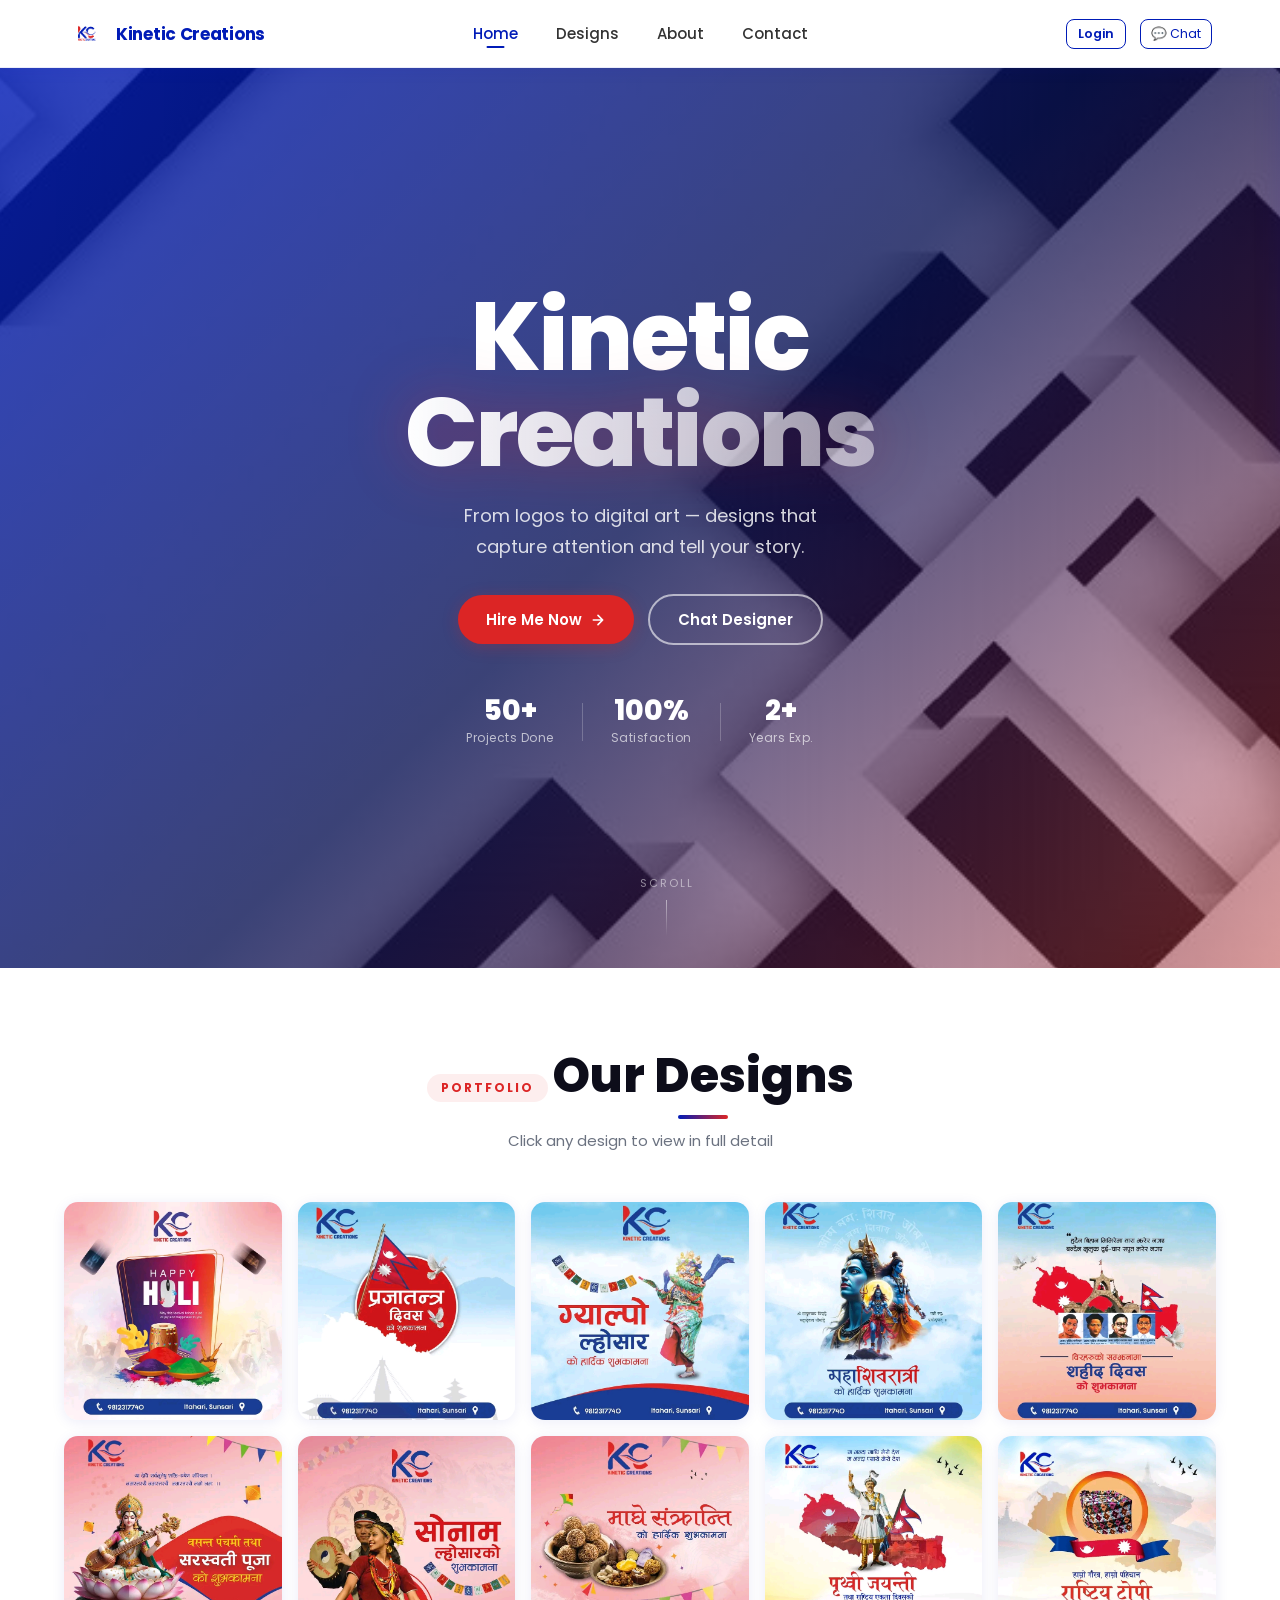
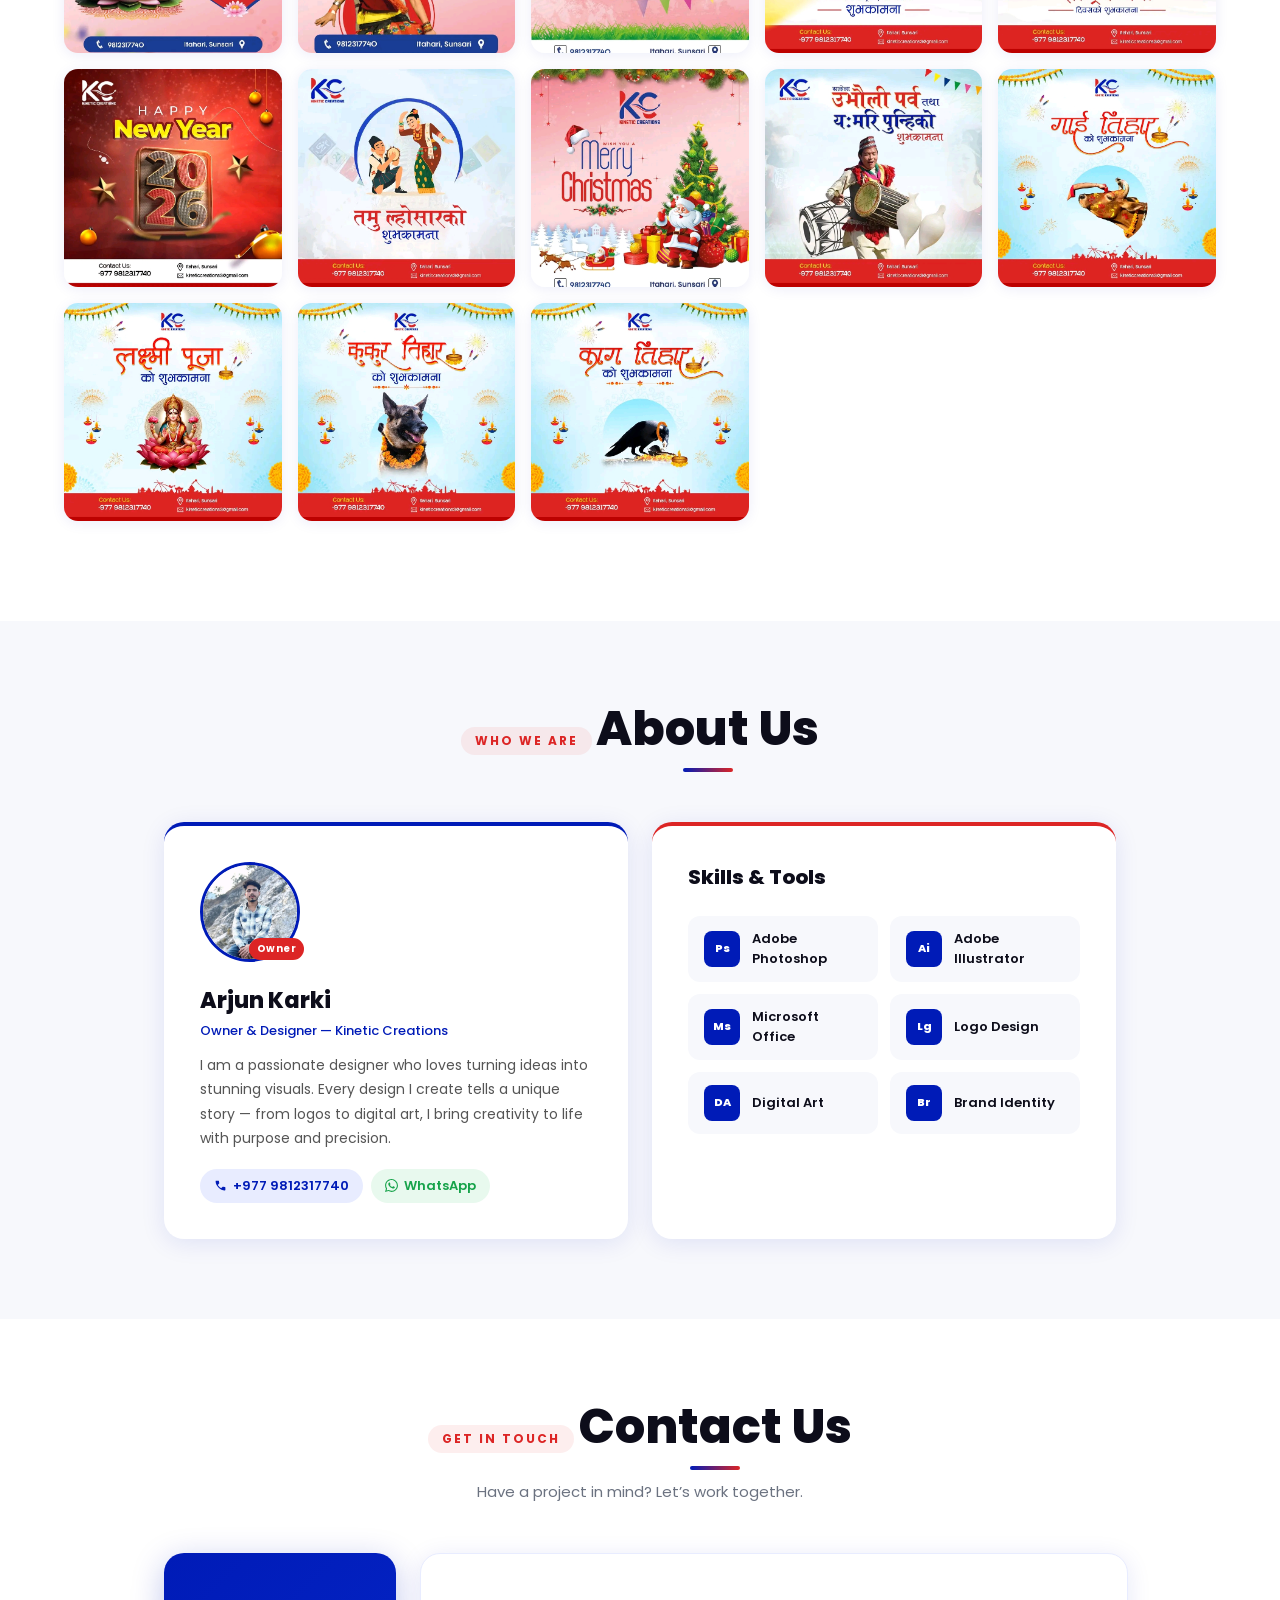
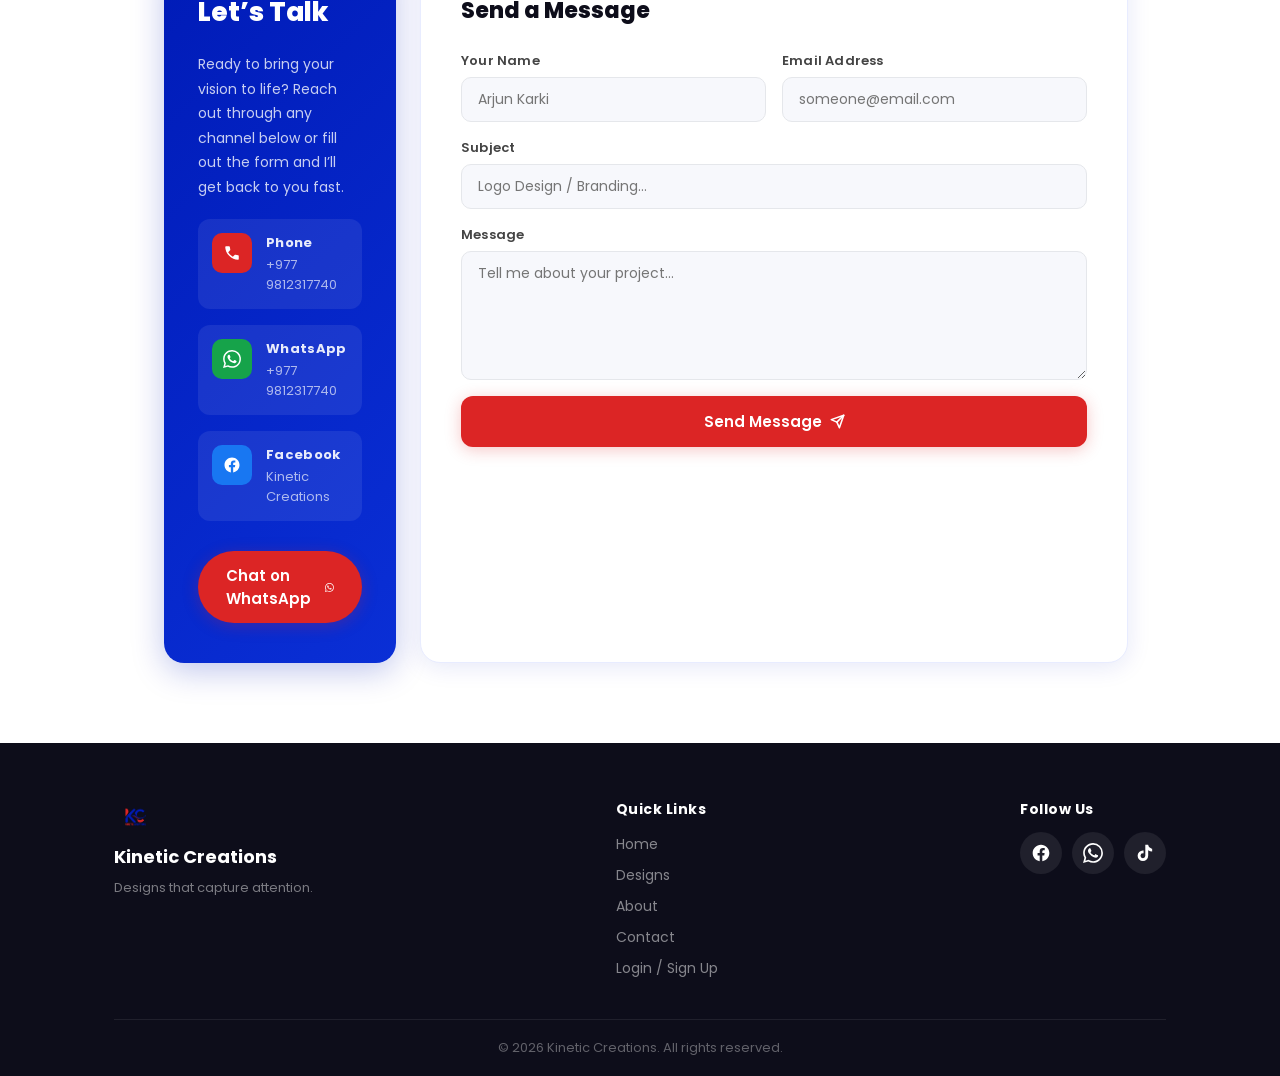
==== commit dfd17101: "Add files via upload" ====
--- a/index.html
+++ b/index.html
@@ -353,25 +353,17 @@
 
   // redirect to login if not logged in and visiting first time
   // (only redirect if they haven't been to homepage before - use a flag)
-  // If not logged in: only redirect to login on very first ever visit
-  // Use localStorage (not sessionStorage) so it persists across tabs/sessions
   if (!session) {
-    if (!localStorage.getItem('kc_visited')) {
-      localStorage.setItem('kc_visited', '1');
-      window.location.replace('login.html');
-      return;
-    }
     area.innerHTML = `<a href="login.html" class="nav-login-btn">Login</a>`;
     const ml = document.getElementById('mob-login-li');
     const ma = document.getElementById('mob-account-li');
     if(ml) ml.style.display='block';
     if(ma) ma.style.display='none';
   } else {
-    localStorage.setItem('kc_visited', '1');
     const name = session.username || session.name;
     area.innerHTML = `
       <a href="account.html" class="nav-user-name" title="My Account">👤 ${name}</a>
-      <button class="nav-logout-btn" onclick="KC.clearSession();window.location.href='login.html'">Logout</button>
+      <button class="nav-logout-btn" onclick="KC.clearSession();location.reload()">Logout</button>
     `;
     const ml = document.getElementById('mob-login-li');
     const ma = document.getElementById('mob-account-li');
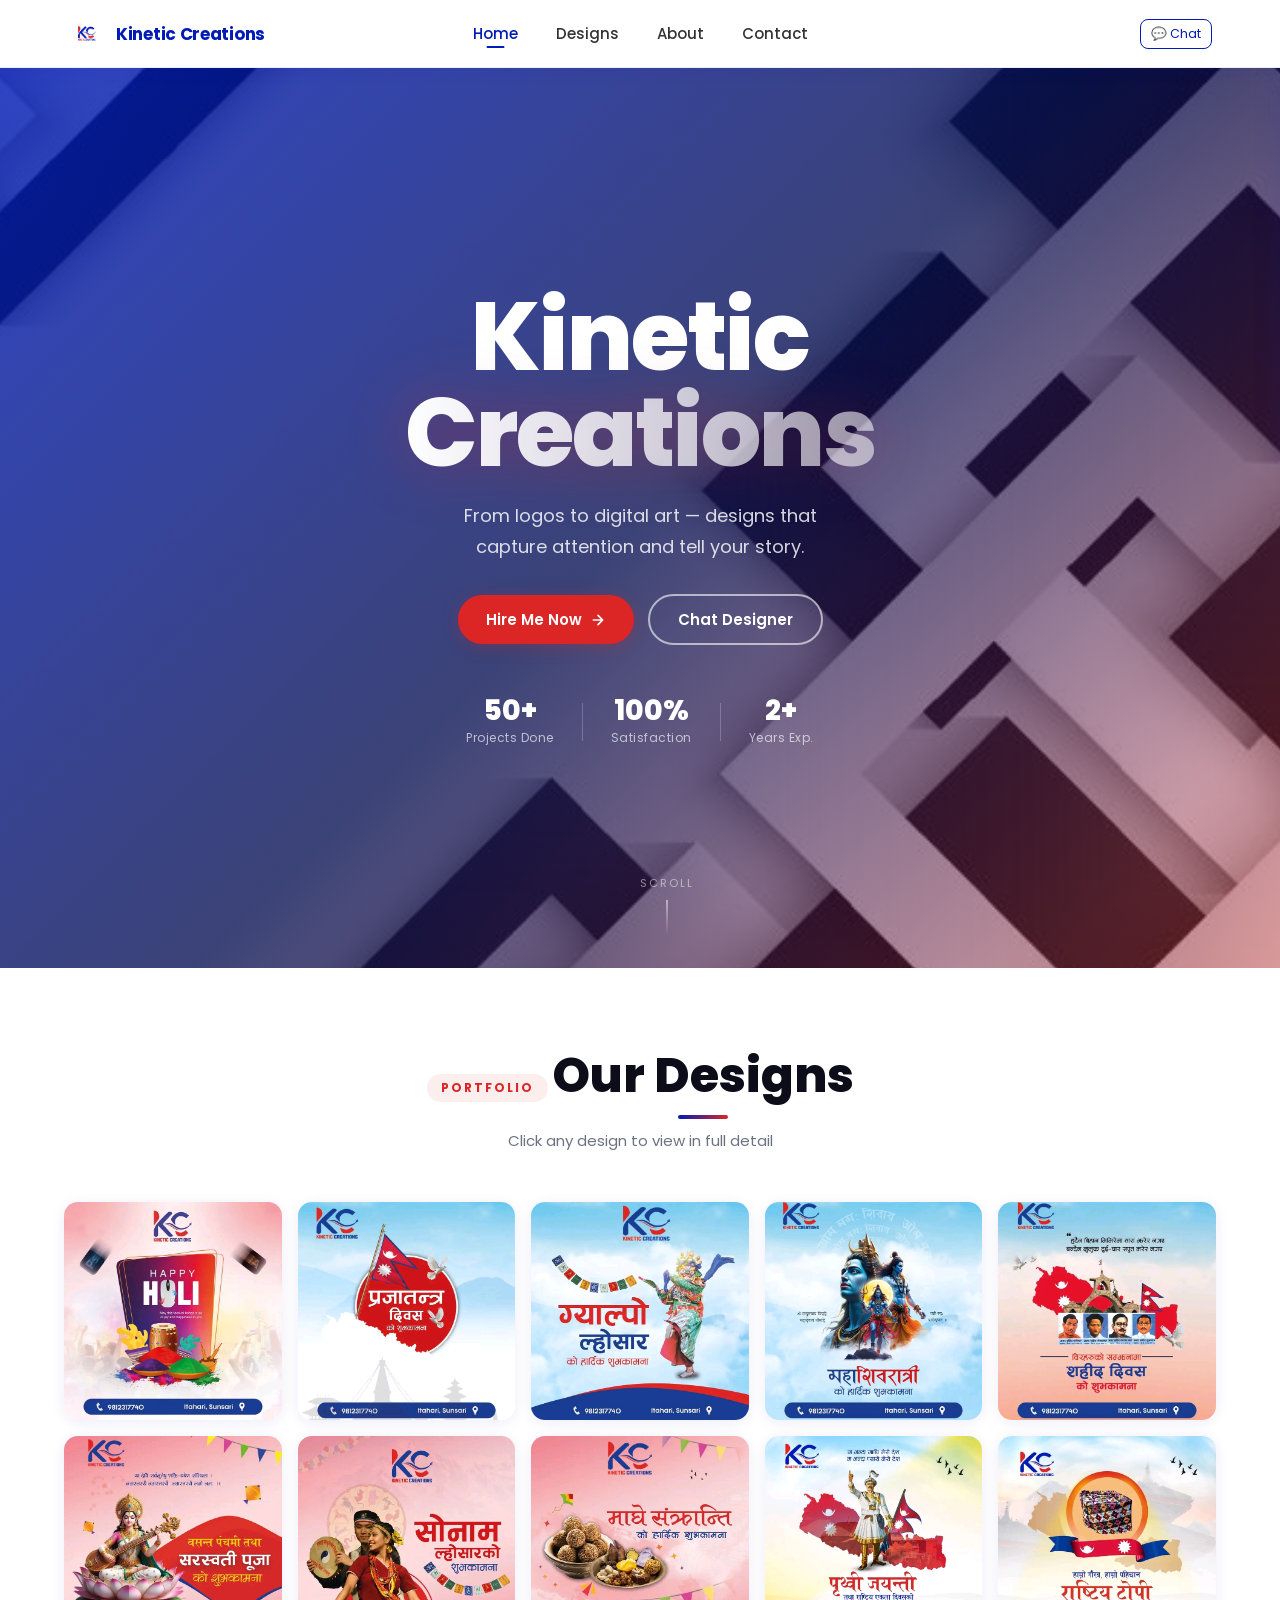
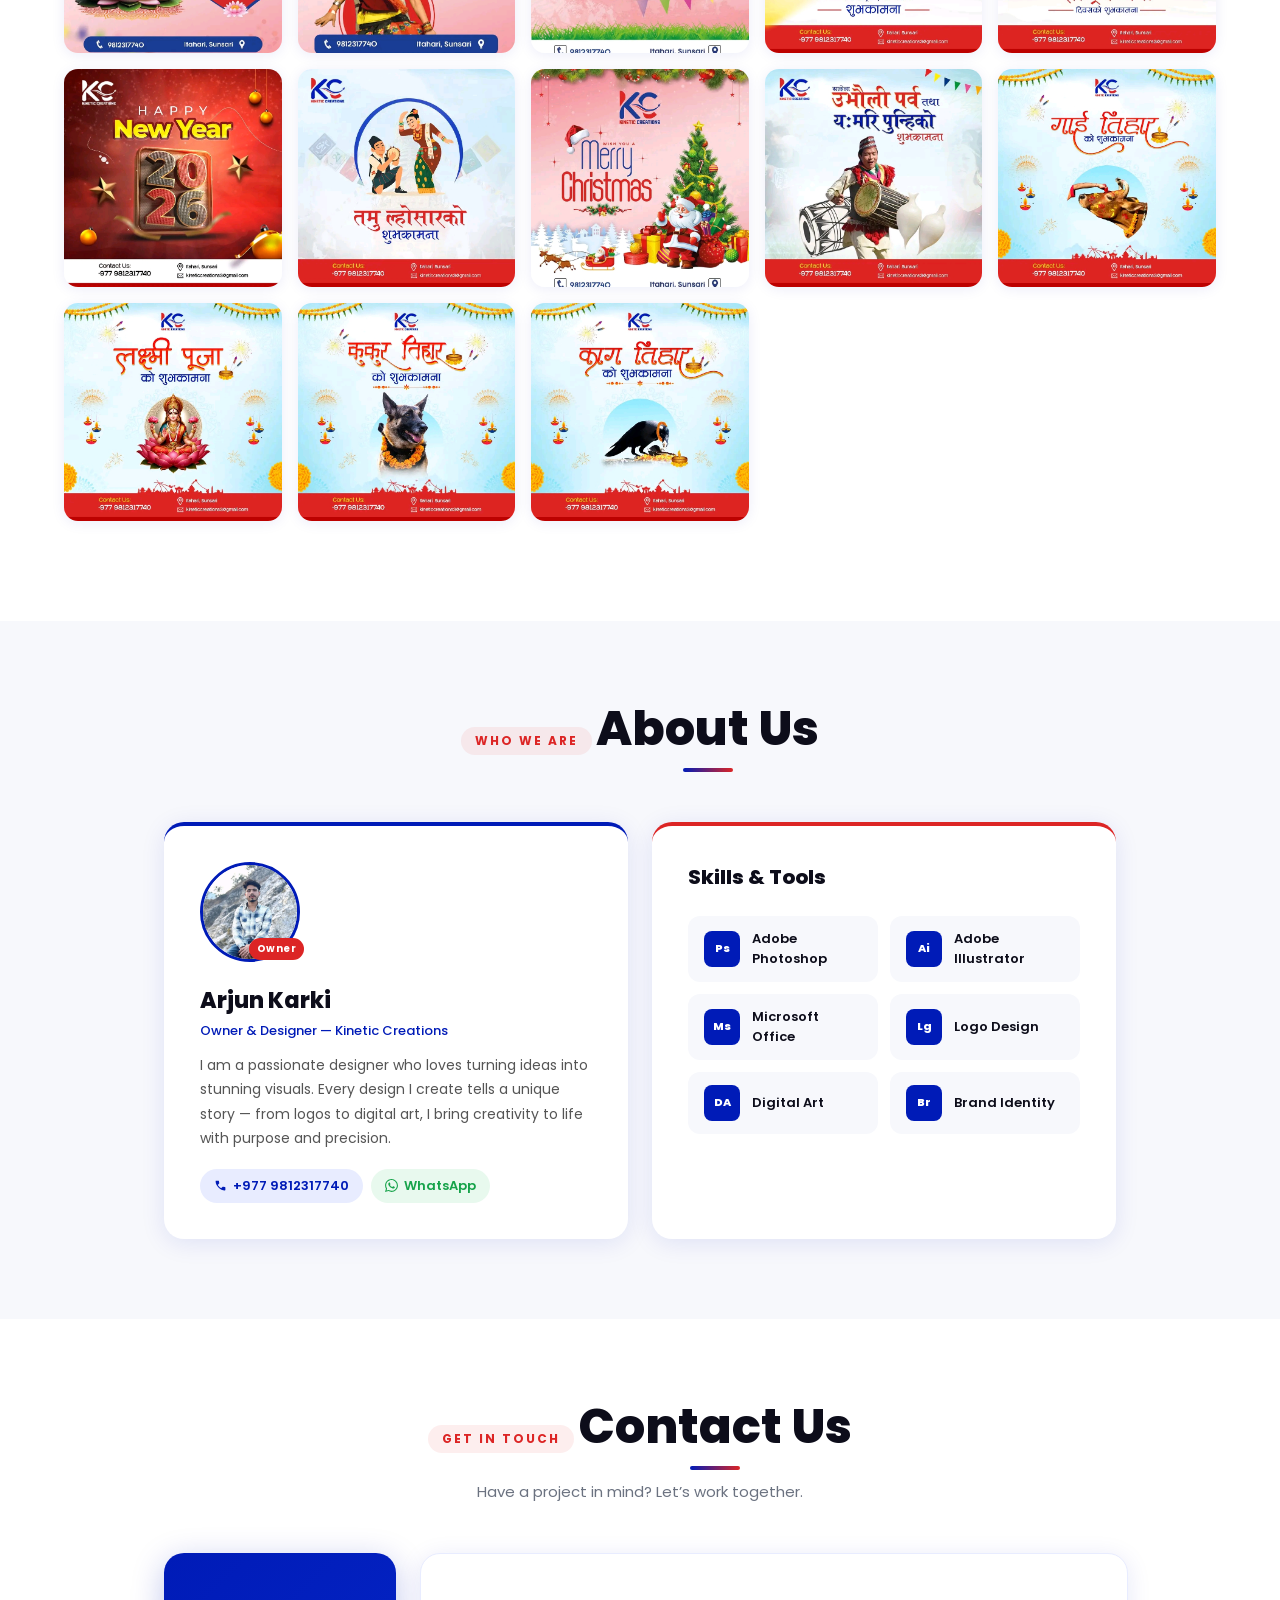
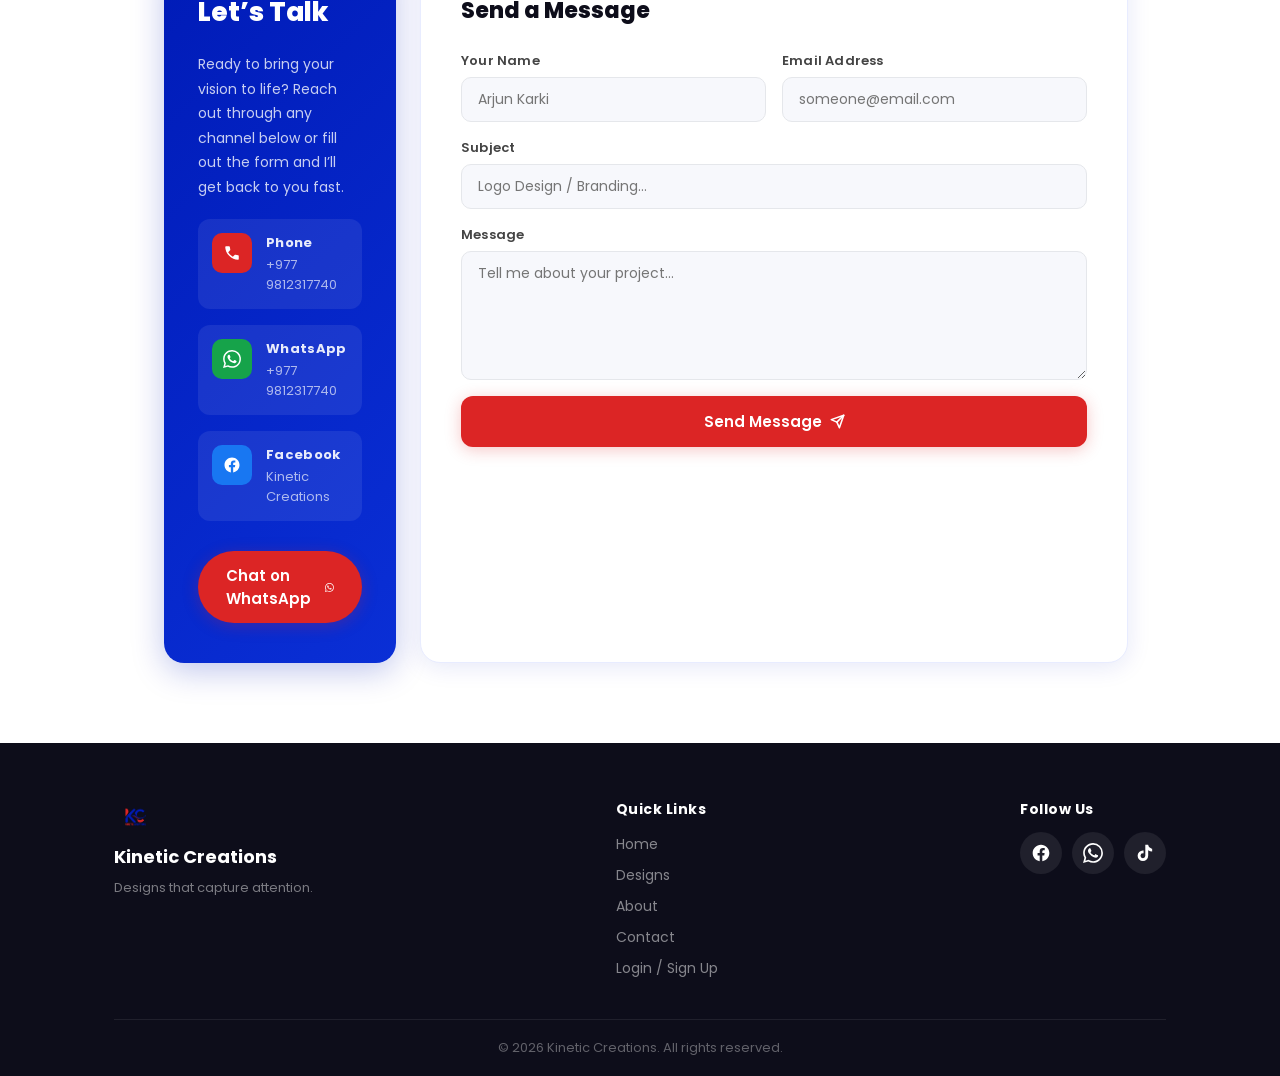
==== commit 8de274ab: "Add files via upload" ====
--- a/index.html
+++ b/index.html
@@ -343,10 +343,10 @@
   </div>
 </footer>
 
-<script src="db.js"></script>
+<script type="module" src="db.js"></script>
 <script src="script.js"></script>
 <script>
-(function() {
+(async function() {
   const session = KC.getSession();
   const area = document.getElementById('nav-user-area');
   const greeting = document.getElementById('hero-greeting');
@@ -376,7 +376,7 @@
   }
 
   // Load admin-added designs
-  const extraDesigns = KC.getDesigns();
+  const extraDesigns = await KC.getDesigns();
   if (extraDesigns.length) {
     const g = document.getElementById('extra-designs-grid');
     g.style.display = 'grid';
@@ -388,7 +388,8 @@
   }
 
   // Load team members (skip default owner id 'm1' — already shown statically)
-  const members = KC.getMembers().filter(m => m.id !== 'm1');
+  const allMembers = await KC.getMembers();
+  const members = allMembers.filter(m => m.id !== 'm1');
   if (members.length) {
     document.getElementById('team-members-section').style.display = 'block';
     document.getElementById('team-members-grid').innerHTML = members.map(m => {
@@ -410,17 +411,17 @@
 
 // ── Clients Marquee ─────────────────────────────────────────────────────
 (function(){
-  function renderMarquee() {
+  async function renderMarquee() {
     const inner = document.getElementById('marquee-inner');
     const section = document.getElementById('clients');
     if (!inner) return;
-    const clients = KC.getClients();
+    const clients = await KC.getClients();
     if (!clients.length) {
       if (section) section.style.display = 'none';
       return;
     }
     if (section) section.style.display = 'block';
-    const showName = KC.getClientsShowName();
+    const showName = await KC.getClientsShowName();
     // Duplicate list for seamless infinite scroll
     const all = [...clients, ...clients];
     inner.innerHTML = all.map(c => {
@@ -437,9 +438,9 @@
     const speed = Math.max(20, clients.length * 4);
     inner.style.animationDuration = speed + 's';
   }
-  renderMarquee();
+  await renderMarquee();
   // Re-render if admin adds a client in same session
-  window.addEventListener('kc_clients_updated', renderMarquee);
+  KC.onClients(async () => { await renderMarquee(); });
 })();
 
 // ── Lightbox Navigation ──────────────────────────────────────────────────
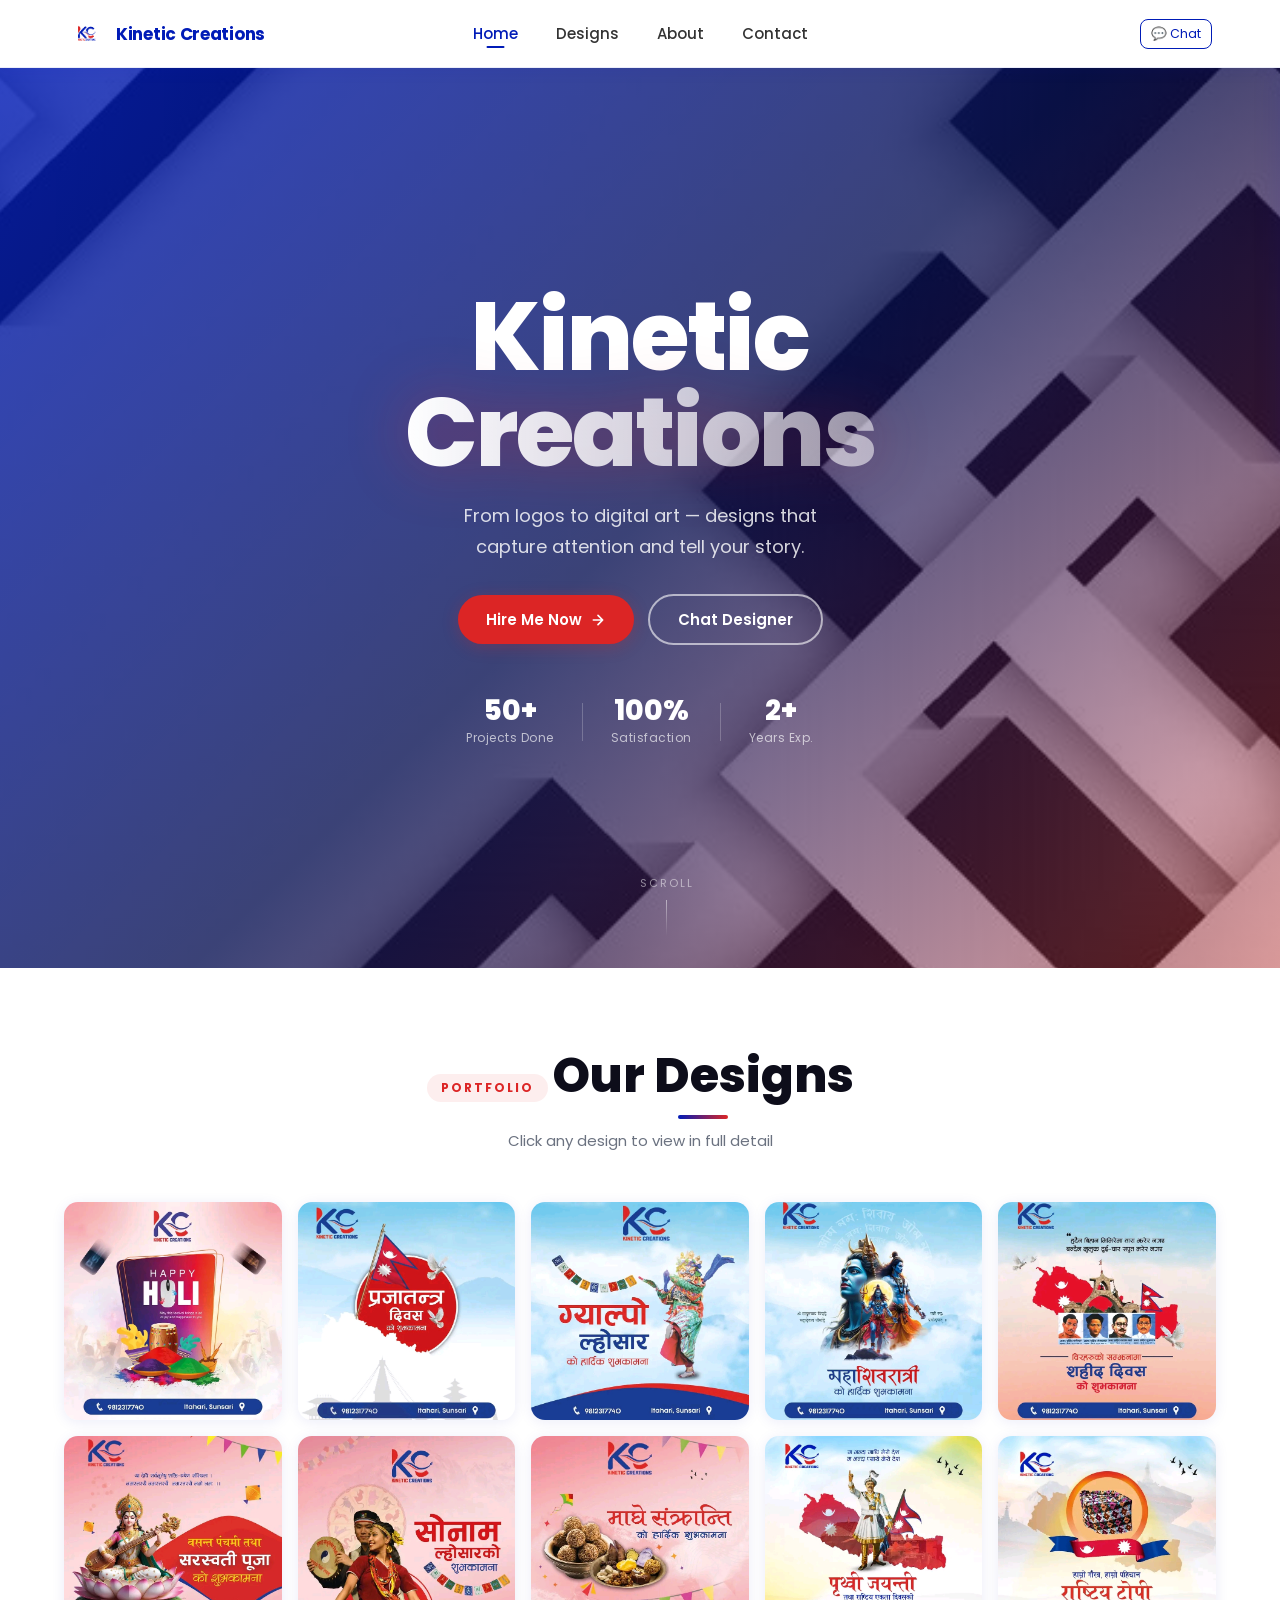
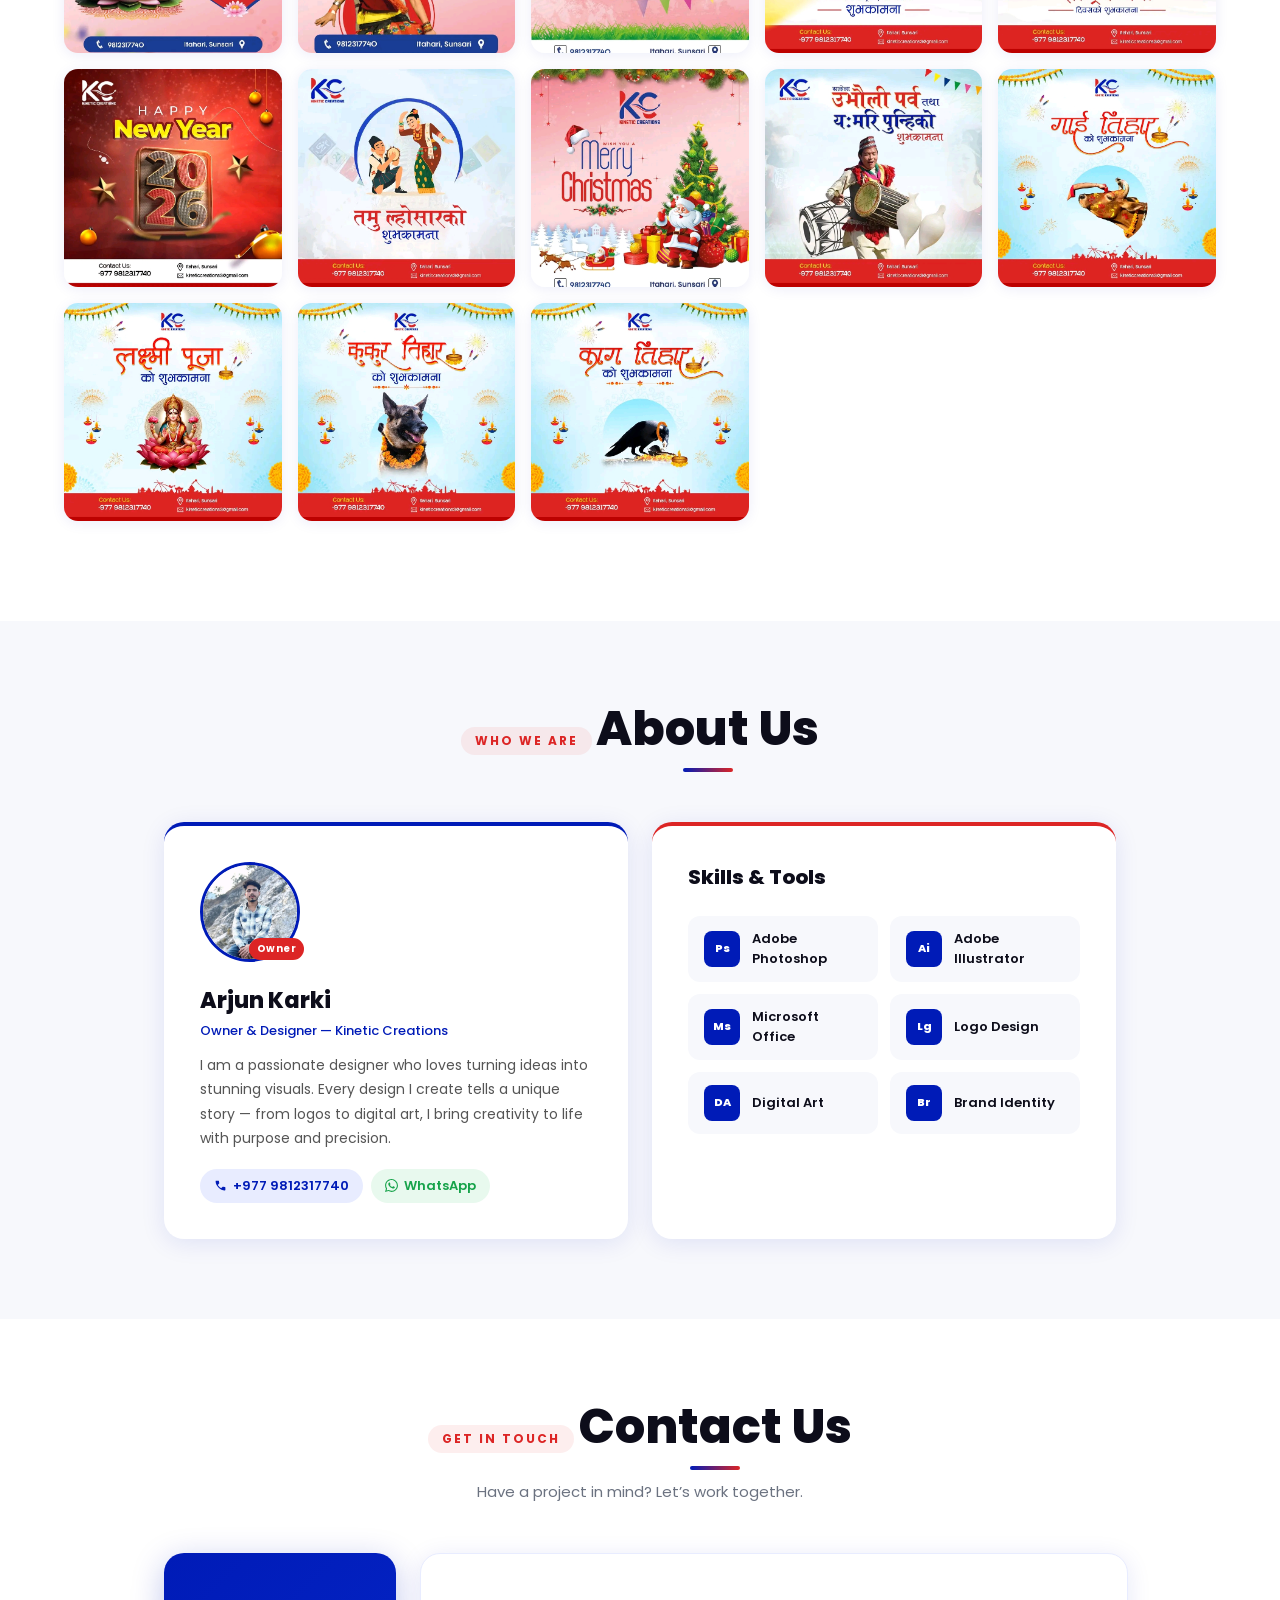
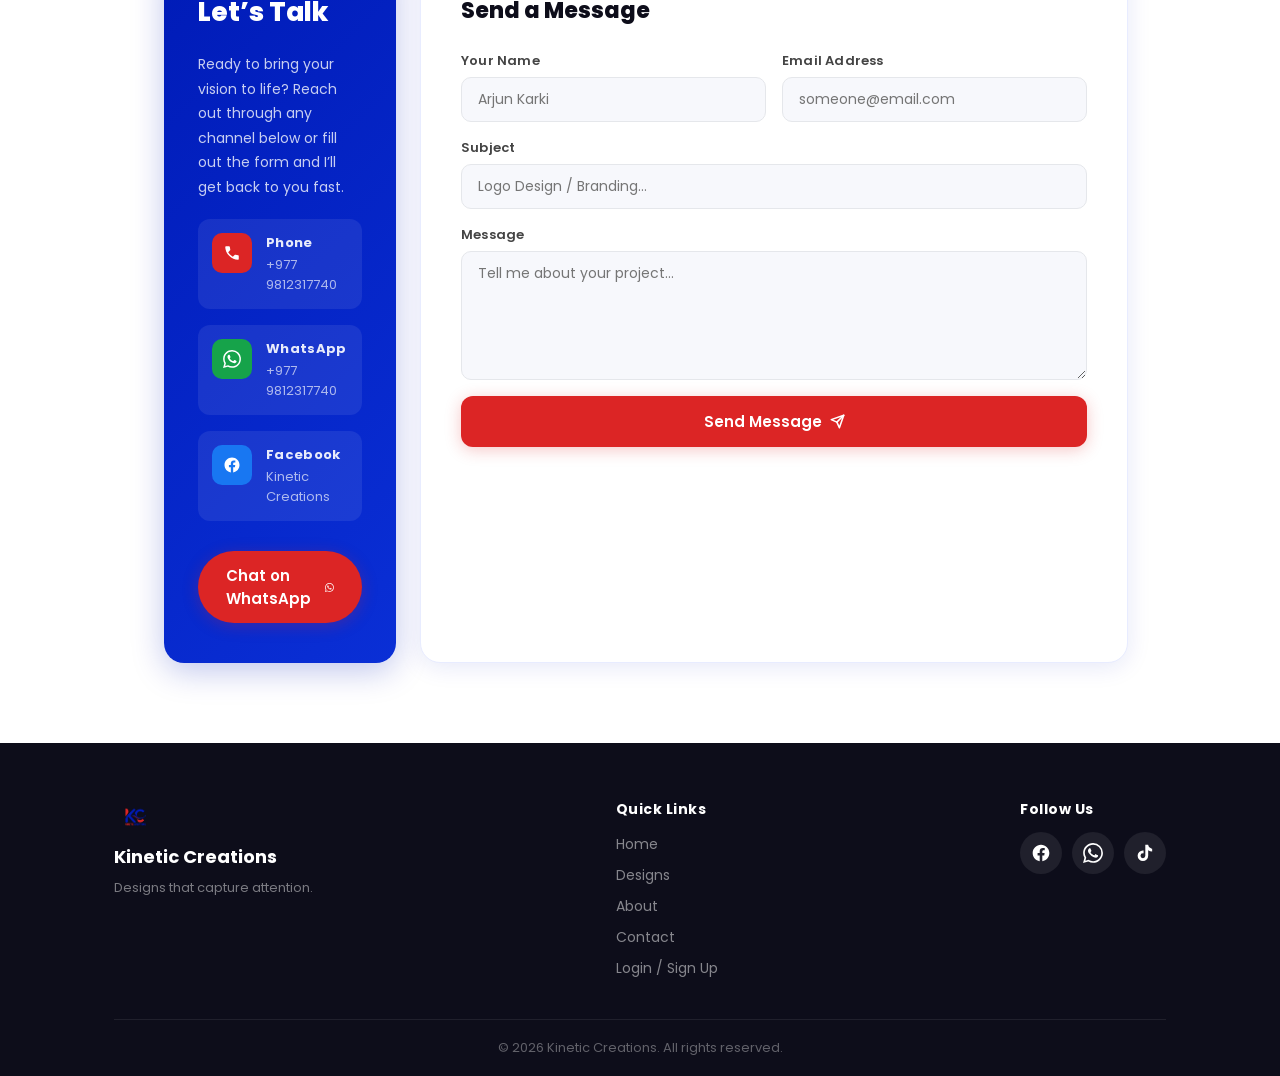
==== commit 4c0ecf20: "Add files via upload" ====
--- a/index.html
+++ b/index.html
@@ -343,9 +343,9 @@
   </div>
 </footer>
 
-<script type="module" src="db.js"></script>
 <script src="script.js"></script>
-<script>
+<script type="module">
+import { KC } from "./db.js";
 (async function() {
   const session = KC.getSession();
   const area = document.getElementById('nav-user-area');
@@ -363,7 +363,7 @@
     const name = session.username || session.name;
     area.innerHTML = `
       <a href="account.html" class="nav-user-name" title="My Account">👤 ${name}</a>
-      <button class="nav-logout-btn" onclick="KC.clearSession();location.reload()">Logout</button>
+      <button class="nav-logout-btn" onclick="window._kcLogout()">Logout</button>
     `;
     const ml = document.getElementById('mob-login-li');
     const ma = document.getElementById('mob-account-li');
@@ -491,6 +491,10 @@
   if (e.key === 'ArrowRight') lbNav(1);
   if (e.key === 'ArrowLeft')  lbNav(-1);
 });
+
+// Expose functions to window for HTML onclick handlers
+window.lbNav = lbNav;
+window._kcLogout = function() { KC.clearSession(); location.reload(); };
 </script>
 </body>
 </html>
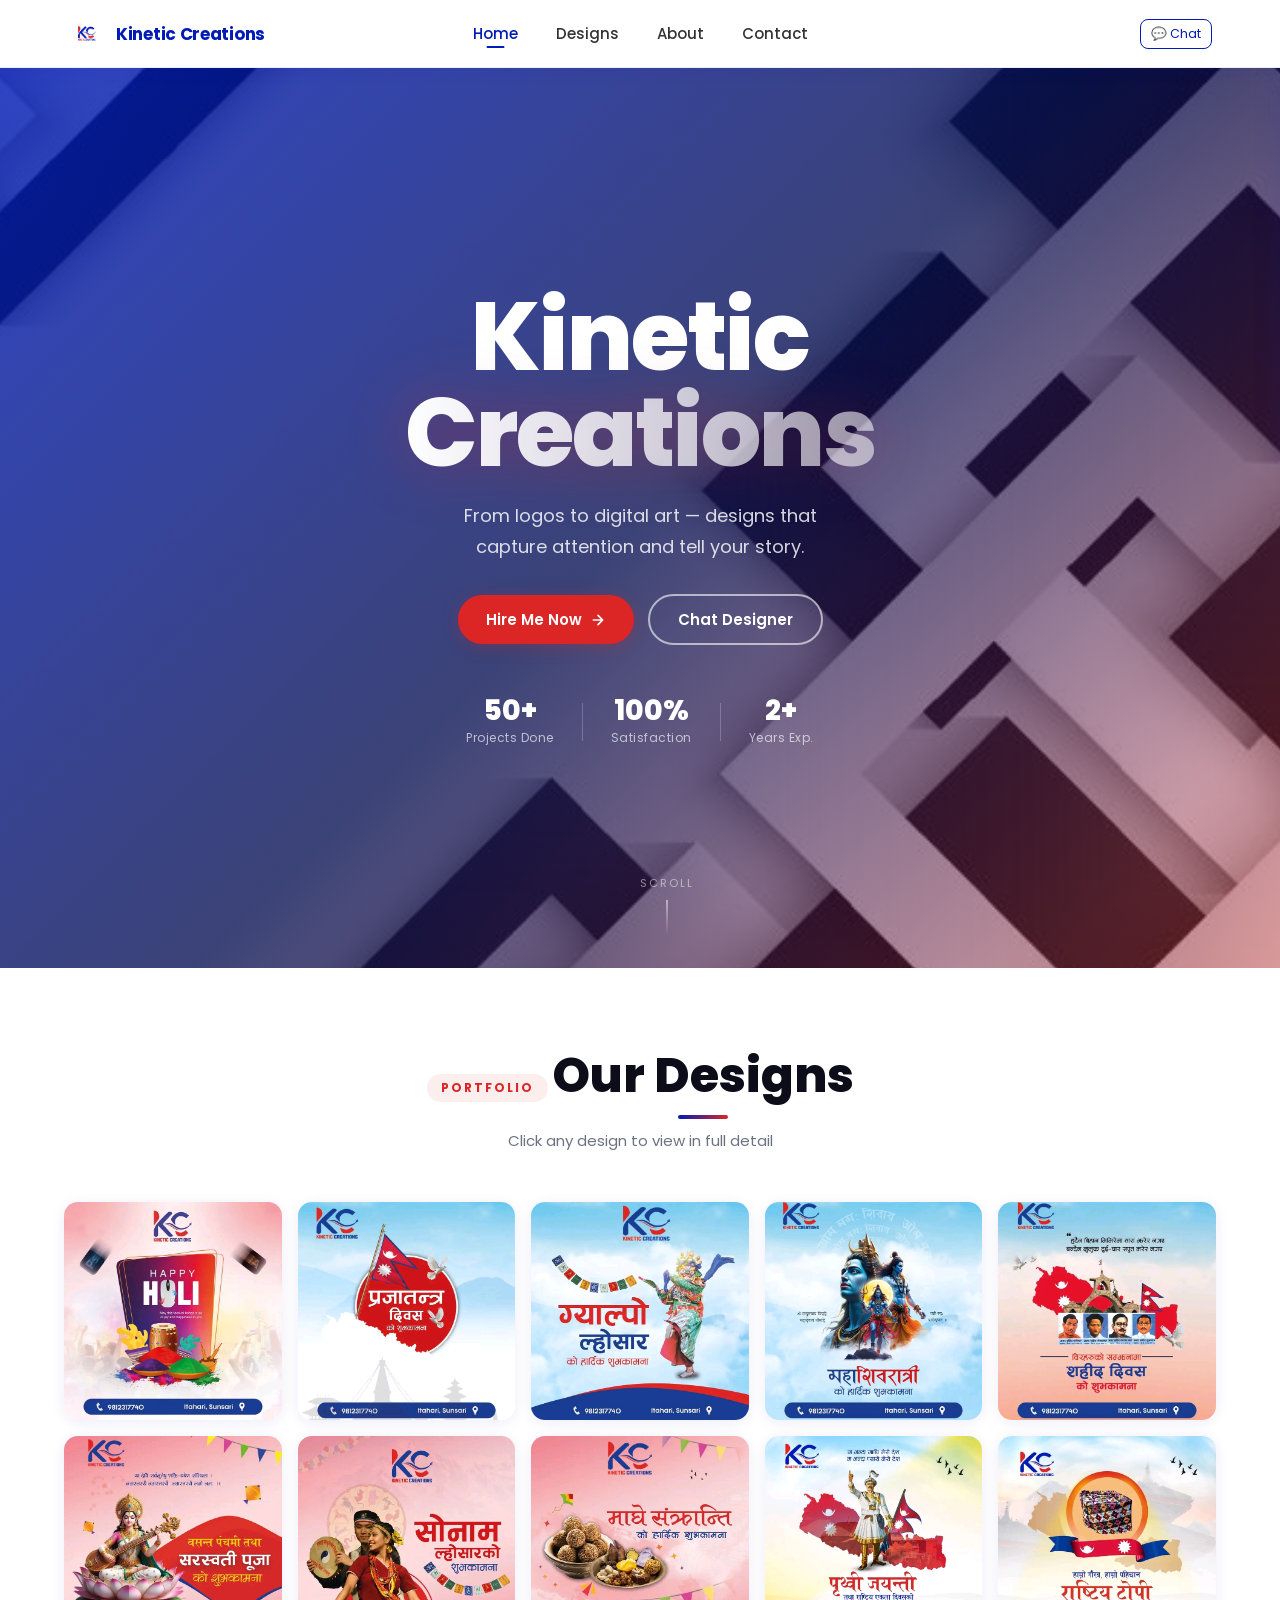
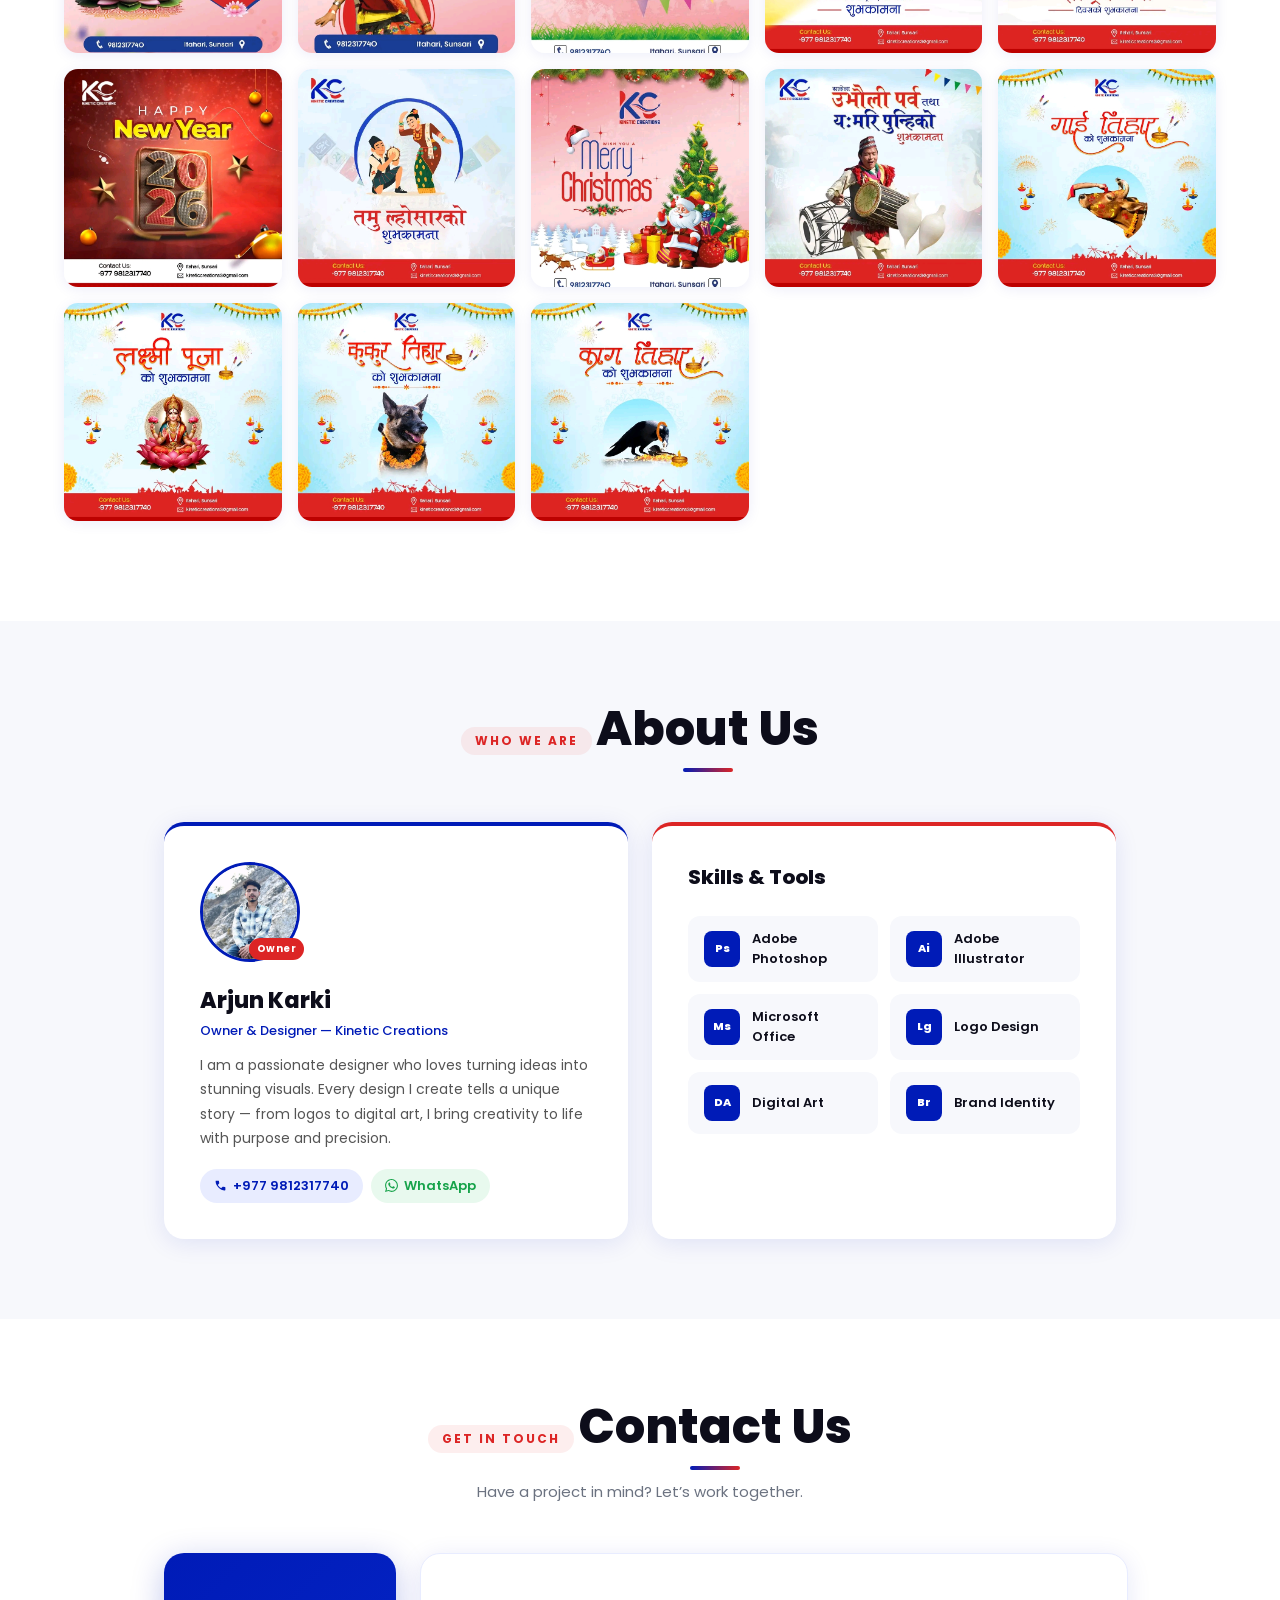
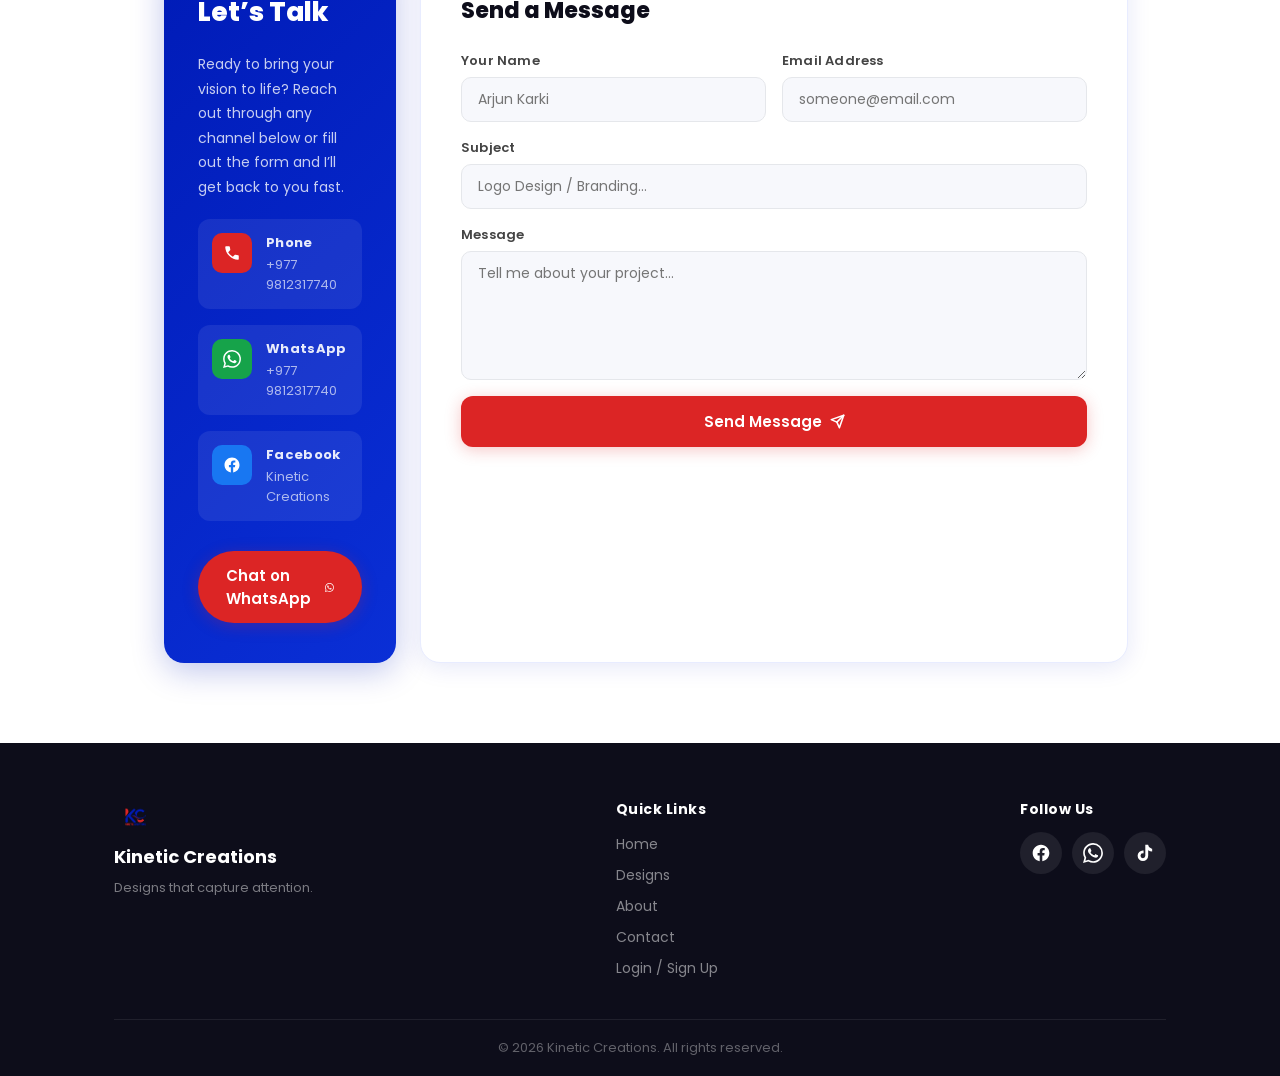
==== commit 90cc7c64: "Add files via upload" ====
--- a/index.html
+++ b/index.html
@@ -344,8 +344,7 @@
 </footer>
 
 <script src="script.js"></script>
-<script type="module">
-import { KC } from "./db.js";
+<script>
 (async function() {
   const session = KC.getSession();
   const area = document.getElementById('nav-user-area');
@@ -363,7 +362,7 @@
     const name = session.username || session.name;
     area.innerHTML = `
       <a href="account.html" class="nav-user-name" title="My Account">👤 ${name}</a>
-      <button class="nav-logout-btn" onclick="window._kcLogout()">Logout</button>
+      <button class="nav-logout-btn" onclick="KC.clearSession();location.reload()">Logout</button>
     `;
     const ml = document.getElementById('mob-login-li');
     const ma = document.getElementById('mob-account-li');
@@ -440,7 +439,7 @@
   }
   await renderMarquee();
   // Re-render if admin adds a client in same session
-  KC.onClients(async () => { await renderMarquee(); });
+  KC.onClients(() => { renderMarquee(); });
 })();
 
 // ── Lightbox Navigation ──────────────────────────────────────────────────
@@ -492,9 +491,22 @@
   if (e.key === 'ArrowLeft')  lbNav(-1);
 });
 
-// Expose functions to window for HTML onclick handlers
-window.lbNav = lbNav;
-window._kcLogout = function() { KC.clearSession(); location.reload(); };
+</script>
+
+<script src="db.js"></script>
+<script src="https://www.gstatic.com/firebasejs/10.12.0/firebase-app-compat.js"></script>
+<script src="https://www.gstatic.com/firebasejs/10.12.0/firebase-firestore-compat.js"></script>
+<script>
+// Initialize Firebase
+firebase.initializeApp({
+  apiKey:            "AIzaSyAKPsAAmM2q9QwkpunpPCROxRJNm-w8aR8",
+  authDomain:        "kinetic-creations.firebaseapp.com",
+  projectId:         "kinetic-creations",
+  storageBucket:     "kinetic-creations.firebasestorage.app",
+  messagingSenderId: "71084967180",
+  appId:             "1:71084967180:web:0ecebe79097f1af0163529"
+});
+KC.init(firebase.firestore());
 </script>
 </body>
 </html>
